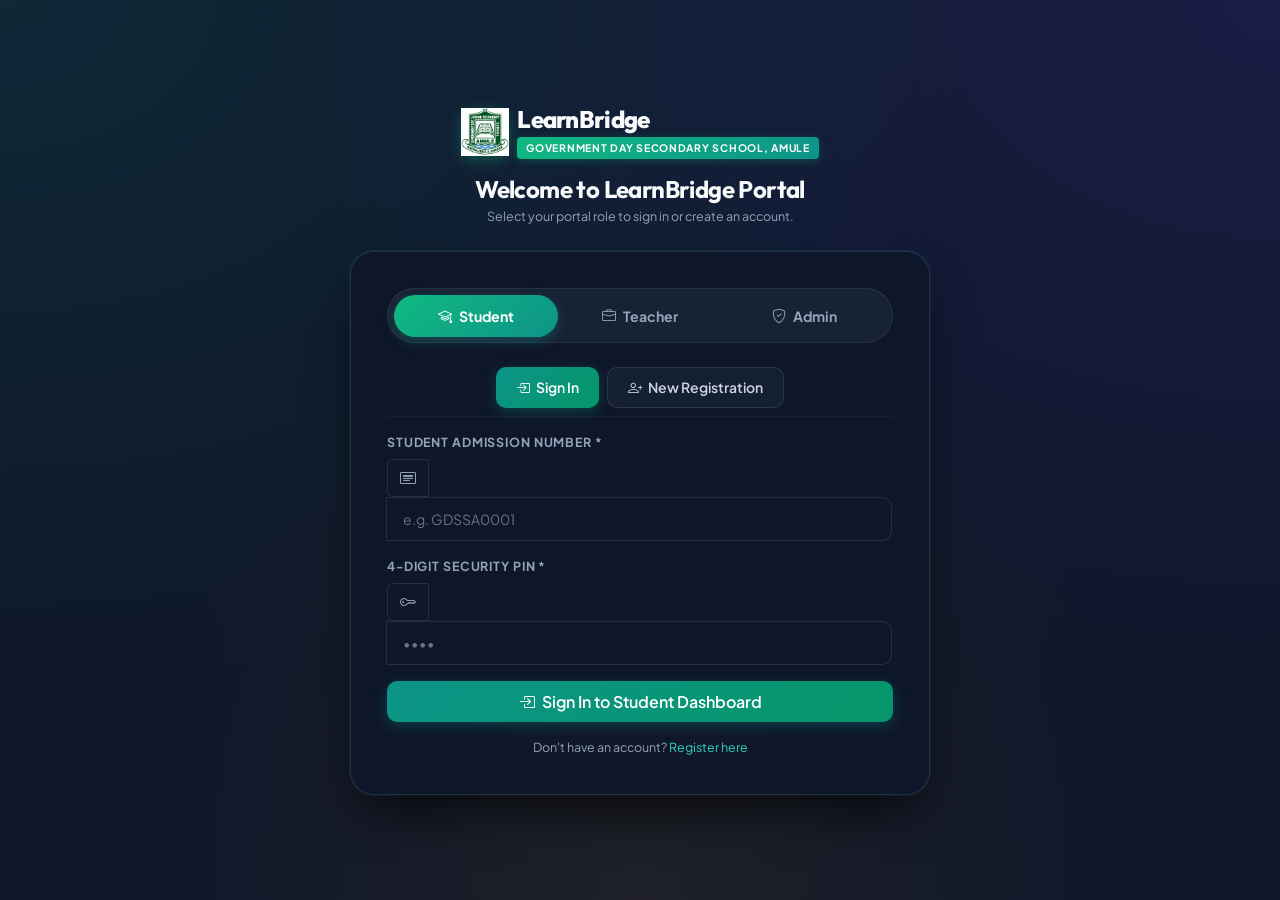
==== login.html @ 2650bf09 "Initial commit: Free Learning Hub (LearnBridge)" ====
<!DOCTYPE html>
<html lang="en">
<head>
  <meta charset="UTF-8">
  <meta name="viewport" content="width=device-width, initial-scale=1.0">
  <title>Portal Sign In &amp; Registration — LearnBridge | Government Day Secondary School, Amule</title>
  <link rel="icon" type="image/jpeg" href="img/logo.jpeg">
  <meta name="description" content="Sign In or Register for Government Day Secondary School, Amule Digital Learning Portal.">

  <!-- Bootstrap 5 -->
  <link href="https://cdn.jsdelivr.net/npm/bootstrap@5.3.2/dist/css/bootstrap.min.css" rel="stylesheet">
  <!-- Bootstrap Icons 1.11 -->
  <link href="https://cdn.jsdelivr.net/npm/bootstrap-icons@1.11.3/font/bootstrap-icons.min.css" rel="stylesheet">
  <!-- LearnBridge Design System -->
  <link rel="stylesheet" href="css/styles.css">
</head>
<body class="auth-page-body">

  <div class="auth-container" style="max-width:580px;">

    <!-- Brand Header -->
    <div class="text-center mb-4">
      <div class="d-inline-flex align-items-center gap-2 mb-2">
        <div class="brand-logo-icon" style="width:48px;height:48px;">
          <img src="img/logo.jpeg" alt="School Logo" style="width:52px;height:48px;">
        </div>
        <div class="text-start">
          <span class="brand-name fs-4">LearnBridge</span>
          <span class="brand-sub">Government Day Secondary School, Amule</span>
        </div>
      </div>
      <h4 class="fw-bold mt-2 mb-1">Welcome to LearnBridge Portal</h4>
      <p class="text-xs" style="color:var(--text-muted);">
        Select your portal role to sign in or create an account.
      </p>
    </div>

    <!-- Main Auth Card -->
    <div class="auth-card-main">

      <!-- Top Primary Role Selector -->
      <div class="auth-nav-toggle mb-4">
        <button type="button" class="auth-toggle-btn active" id="role-btn-student" onclick="selectAuthRole('student')">
          <i class="bi bi-mortarboard me-1"></i> Student
        </button>
        <button type="button" class="auth-toggle-btn" id="role-btn-staff" onclick="selectAuthRole('staff')">
          <i class="bi bi-briefcase me-1"></i> Teacher
        </button>
        <button type="button" class="auth-toggle-btn" id="role-btn-admin" onclick="selectAuthRole('admin')">
          <i class="bi bi-shield-check me-1"></i> Admin
        </button>
      </div>

      <!-- ================================================================
           SECTION 1: STUDENT AUTH (Sign In / Registration)
           ================================================================ -->
      <div id="role-section-student">

        <!-- Student Sub-Tabs -->
        <div class="d-flex justify-content-center gap-2 mb-3 pb-2 border-bottom border-secondary border-opacity-10">
          <button type="button" class="btn btn-sm btn-hub-primary" id="subtab-std-login" onclick="switchStudentSubTab('login')">
            <i class="bi bi-box-arrow-in-right me-1"></i> Sign In
          </button>
          <button type="button" class="btn btn-sm btn-hub-outline" id="subtab-std-register" onclick="switchStudentSubTab('register')">
            <i class="bi bi-person-plus me-1"></i> New Registration
          </button>
        </div>

        <!-- Student Login Form -->
        <div id="student-login-box">
          <div class="mb-3">
            <label class="form-label-hub">Student Admission Number *</label>
            <div class="input-group">
              <span class="input-group-text" style="background:var(--bg-input);border-color:var(--border-default);color:var(--text-muted);">
                <i class="bi bi-card-heading"></i>
              </span>
              <input type="text" id="std-login-adm" class="form-control-hub" placeholder="e.g. GDSSA0001" required>
            </div>
          </div>

          <div class="mb-3">
            <label class="form-label-hub">4-Digit Security PIN *</label>
            <div class="input-group">
              <span class="input-group-text" style="background:var(--bg-input);border-color:var(--border-default);color:var(--text-muted);">
                <i class="bi bi-key"></i>
              </span>
              <input type="password" id="std-login-pin" class="form-control-hub" placeholder="••••" maxlength="4" required>
            </div>
          </div>

          <button type="button" class="btn-hub-primary w-100 py-2 fs-6 mb-3" onclick="handleStudentLoginSubmit()">
            <i class="bi bi-box-arrow-in-right me-1"></i> Sign In to Student Dashboard
          </button>

          <p class="text-center text-xs" style="color:var(--text-muted);">
            Don't have an account?
            <a href="#" class="text-teal text-decoration-none" onclick="switchStudentSubTab('register'); return false;">Register here</a>
          </p>
        </div>

        <!-- Student Registration Form -->
        <div id="student-register-box" class="d-none">
          <form id="form-std-register" onsubmit="handleStudentRegisterSubmit(event)">
            <div class="row g-3">
              <div class="col-12">
                <label class="form-label-hub">Full Name *</label>
                <input type="text" id="reg-std-name" class="form-control-hub" placeholder="e.g. Kehinde Adeyemi" required>
              </div>

              <div class="col-md-6">
                <label class="form-label-hub">Educational Level *</label>
                <select id="reg-std-level" class="form-select-hub" onchange="updateRegClasses(this.value)" required>
                  <option value="jss" selected>Junior Secondary (JSS 1–3)</option>
                  <option value="sss">Senior Secondary (SS 1–3)</option>
                </select>
              </div>

              <div class="col-md-6">
                <label class="form-label-hub">Class *</label>
                <select id="reg-std-class" class="form-select-hub" required></select>
              </div>

              <div class="col-12">
                <div class="p-2 rounded text-xs" style="background:rgba(13,148,136,0.08);border:1px solid rgba(13,148,136,0.3);color:var(--text-muted);">
                  <i class="bi bi-info-circle me-1 text-teal"></i>
                  Your admission number will be generated automatically after registration
                  (<span class="font-monospace text-teal">GDSSA0001</span>, <span class="font-monospace text-teal">GDSSA0002</span>, <span class="font-monospace text-teal">GDSSA0003</span>&hellip;).
                  Use it to sign in afterwards.
                </div>
              </div>

              <div class="col-md-6">
                <label class="form-label-hub">Create 4-Digit PIN *</label>
                <input type="password" id="reg-std-pin" class="form-control-hub" placeholder="Create a PIN" maxlength="4" required>
              </div>

              <div class="col-md-6">
                <label class="form-label-hub">Confirm PIN *</label>
                <input type="password" id="reg-std-cpin" class="form-control-hub" placeholder="Repeat your PIN" maxlength="4" required>
              </div>

              <div class="col-12 mt-3">
                <button type="submit" class="btn-hub-primary w-100 py-2 fs-6">
                  <i class="bi bi-person-check me-1"></i> Complete Registration
                </button>
              </div>

              <div class="col-12">
                <p class="text-center text-xs mb-0" style="color:var(--text-muted);">
                  Already registered?
                  <a href="#" class="text-teal text-decoration-none" onclick="switchStudentSubTab('login'); return false;">Sign in here</a>
                </p>
              </div>
            </div>
          </form>
        </div>

      </div>

      <!-- ================================================================
           SECTION 2: STAFF / TEACHER AUTH (Sign In / Registration)
           ================================================================ -->
      <div id="role-section-staff" class="d-none">

        <!-- Staff Sub-Tabs -->
        <div class="d-flex justify-content-center gap-2 mb-3 pb-2 border-bottom border-secondary border-opacity-10">
          <button type="button" class="btn btn-sm btn-hub-primary" id="subtab-staff-login" onclick="switchStaffSubTab('login')">
            <i class="bi bi-box-arrow-in-right me-1"></i> Teacher Sign In
          </button>
          <button type="button" class="btn btn-sm btn-hub-outline" id="subtab-staff-register" onclick="switchStaffSubTab('register')">
            <i class="bi bi-person-plus me-1"></i> Register Account
          </button>
        </div>

        <!-- Staff Login Form -->
        <div id="staff-login-box">
          <div class="mb-1 pb-2">
            <p class="text-xs mb-0" style="color:var(--text-muted);">
              Sign in with your Teacher ID or official email to access your dashboard.
            </p>
          </div>

          <div class="mb-3">
            <label class="form-label-hub">Teacher ID or Email Address *</label>
            <div class="input-group">
              <span class="input-group-text" style="background:var(--bg-input);border-color:var(--border-default);color:var(--text-muted);">
                <i class="bi bi-person-badge"></i>
              </span>
              <input type="text" id="staff-login-id" class="form-control-hub" placeholder="e.g. STAFF/MTH/02 or kabir@amule.sch.ng" required>
            </div>
          </div>

          <div class="mb-3">
            <label class="form-label-hub">Password *</label>
            <div class="input-group">
              <span class="input-group-text" style="background:var(--bg-input);border-color:var(--border-default);color:var(--text-muted);">
                <i class="bi bi-key"></i>
              </span>
              <input type="password" id="staff-login-pin" class="form-control-hub" placeholder="Enter your password" required>
            </div>
          </div>

          <button type="button" class="btn-hub-primary w-100 py-2 fs-6 mb-3" onclick="handleStaffLoginSubmit()">
            <i class="bi bi-box-arrow-in-right me-1"></i> Sign In
          </button>

          <p class="text-center text-xs" style="color:var(--text-muted);">
            No account yet?
            <a href="#" class="text-teal text-decoration-none" onclick="switchStaffSubTab('register'); return false;">Register here</a>
          </p>
        </div>

        <!-- Staff Registration Form -->
        <div id="staff-register-box" class="d-none">
          <form id="form-staff-register" onsubmit="handleStaffRegisterSubmit(event)">
            <div class="row g-3">
              <div class="col-12">
                <label class="form-label-hub">Full Name *</label>
                <input type="text" id="reg-staff-name" class="form-control-hub" placeholder="e.g. Mr Zubair Kabir" required>
              </div>

              <div class="col-md-6">
                <label class="form-label-hub">Teacher / Staff ID *</label>
                <input type="text" id="reg-staff-id" class="form-control-hub" placeholder="e.g. STAFF/MTH/01" required>
              </div>

              <div class="col-md-6">
                <label class="form-label-hub">Subject *</label>
                <input type="text" id="reg-staff-subject" class="form-control-hub" placeholder="e.g. Biology" required>
              </div>

              <div class="col-md-6">
                <label class="form-label-hub">Department *</label>
                <select id="reg-staff-department" class="form-select-hub" required>
                  <option value="" selected>Select your department…</option>
                  <option value="Science">Science (Senior Secondary)</option>
                  <option value="Arts">Arts (Senior Secondary)</option>
                  <option value="Commercial">Commercial (Senior Secondary)</option>
                  <option value="Junior Secondary">Junior Secondary (JSS)</option>
                </select>
              </div>

              <div class="col-12">
                <label class="form-label-hub">Select Class(es) You Teach *</label>
                <p class="text-xs mb-2" style="color:var(--text-muted);">
                  Tick every class you teach you can select more than one. You will only see students,
                  results and materials for the classes you choose here.
                </p>
                <div id="reg-staff-classes-picker">
                  <!-- Class checkboxes injected by js/access.js -->
                </div>
              </div>

              <div class="col-md-6">
                <label class="form-label-hub">Select Class You Are Class Teacher For</label>
                <select id="reg-staff-class-teacher" class="form-select-hub">
                  <option value="" selected>Not a Class Teacher</option>
                </select>
                <div class="text-xs text-muted mt-1">
                  Optional. The Class Teacher monitors one designated class and can upload results for
                  its students even if the class is not among their teaching subjects. This is separate
                  from the classes you teach above.
                </div>
              </div>

              <div class="col-md-6">
                <label class="form-label-hub">Email Address *</label>
                <input type="email" id="reg-staff-email" class="form-control-hub" placeholder="okafor@amule.sch.ng" required>
              </div>

              <div class="col-md-6">
                <label class="form-label-hub">Phone Number *</label>
                <input type="tel" id="reg-staff-phone" class="form-control-hub" placeholder="e.g. 08012345678" required>
              </div>

              <div class="col-md-6">
                <label class="form-label-hub">Password *</label>
                <input type="password" id="reg-staff-pin" class="form-control-hub" placeholder="Create a password" required>
              </div>

              <div class="col-md-6">
                <label class="form-label-hub">Confirm Password *</label>
                <input type="password" id="reg-staff-cpin" class="form-control-hub" placeholder="Repeat your password" required>
              </div>

              <div class="col-12 mt-3">
                <button type="submit" class="btn-hub-primary w-100 py-2 fs-6">
                  <i class="bi bi-person-check me-1"></i> Create Account
                </button>
              </div>

              <div class="col-12">
                <p class="text-center text-xs mb-0" style="color:var(--text-muted);">
                  Already registered?
                  <a href="#" class="text-teal text-decoration-none" onclick="switchStaffSubTab('login'); return false;">Sign in here</a>
                </p>
              </div>
            </div>
          </form>
        </div>

      </div>

      <!-- ================================================================
           SECTION 3: SCHOOL ADMINISTRATOR & PRINCIPAL AUTH
           ================================================================ -->
      <div id="role-section-admin" class="d-none">

        <div class="mb-3">
          <div class="d-inline-flex align-items-center gap-1 px-2 py-1 rounded bg-primary bg-opacity-10 text-primary text-xs fw-bold mb-2">
            <i class="bi bi-shield-lock-fill"></i> Principal &amp; School Administration
          </div>
          <h5 class="fw-bold mb-1">Administrative Control Portal</h5>
          <p class="text-xs" style="color:var(--text-muted);">
            Master administrative management: upload broadsheet results, approve materials, manage curriculum, staff &amp; student directories.
          </p>
        </div>

        <!-- Admin accounts are created by the school administration, not by public registration.
             The very first administrator is set up through the one-time bootstrap below. -->

        <!-- Admin Login Form (shown once at least one administrator exists) -->
        <div id="admin-login-box" class="d-none">
          <div class="mb-3">
            <label class="form-label-hub">Admin ID or Official Email *</label>
            <div class="input-group">
              <span class="input-group-text" style="background:var(--bg-input);border-color:var(--border-default);color:var(--text-muted);">
                <i class="bi bi-shield-lock"></i>
              </span>
              <input type="text" id="admin-login-id" class="form-control-hub" placeholder="e.g. STAFF/ADM/01 or admin@amule.sch.ng" required>
            </div>
          </div>

          <div class="mb-3">
            <label class="form-label-hub">Admin Password *</label>
            <div class="input-group">
              <span class="input-group-text" style="background:var(--bg-input);border-color:var(--border-default);color:var(--text-muted);">
                <i class="bi bi-key"></i>
              </span>
              <input type="password" id="admin-login-pin" class="form-control-hub" placeholder="Enter your password" required>
            </div>
          </div>

          <button type="button" class="btn-hub-primary w-100 py-2 fs-6 mb-3" onclick="handleAdminLoginSubmit()">
            <i class="bi bi-shield-check me-1"></i> Sign In to Administrator Portal
          </button>

          <p class="text-center text-xs mb-0" style="color:var(--text-muted);">
            Additional administrator accounts are created by the school administration from the Admin Dashboard.
          </p>
        </div>

        <!-- One-Time Administrator Bootstrap (only visible before the first admin is created) -->
        <div id="admin-bootstrap-box" class="d-none">
          <div class="mb-3 p-3 rounded" style="background:rgba(13, 148, 136, 0.08);border:1px solid rgba(13, 148, 136, 0.3);">
            <div class="fw-bold text-sm text-white mb-1">
              <i class="bi bi-gear-fill text-teal me-1"></i> One-Time System Setup
            </div>
            <p class="text-xs mb-0" style="color:var(--text-muted);">
              No administrator account exists yet. This secure setup creates the first School Administrator for this deployment.
              After setup, administrator accounts are created only by existing administrators.
            </p>
          </div>
          <form id="form-admin-bootstrap" onsubmit="handleAdminBootstrapSubmit(event)">
            <div class="row g-3">
              <div class="col-12">
                <label class="form-label-hub">Full Name *</label>
                <input type="text" id="boot-admin-name" class="form-control-hub" placeholder="e.g. Dr. Ngozi Okonkwo" required>
              </div>

              <div class="col-md-6">
                <label class="form-label-hub">Admin ID *</label>
                <input type="text" id="boot-admin-id" class="form-control-hub" placeholder="e.g. STAFF/ADM/01" required>
              </div>

              <div class="col-md-6">
                <label class="form-label-hub">Official Email *</label>
                <input type="email" id="boot-admin-email" class="form-control-hub" placeholder="principal@amule.sch.ng" required>
              </div>

              <div class="col-md-6">
                <label class="form-label-hub">Password *</label>
                <input type="password" id="boot-admin-pin" class="form-control-hub" placeholder="Create a password" required>
              </div>

              <div class="col-md-6">
                <label class="form-label-hub">Confirm Password *</label>
                <input type="password" id="boot-admin-cpin" class="form-control-hub" placeholder="Repeat your password" required>
              </div>

              <div class="col-12 mt-3">
                <button type="submit" class="btn-hub-primary w-100 py-2 fs-6">
                  <i class="bi bi-shield-lock me-1"></i> Initialize School Administrator
                </button>
              </div>
            </div>
          </form>
        </div>

      </div>

    </div>

  </div>

  <!-- Toast notifications -->
  <div id="toast-container"></div>

  <!-- Scripts -->
  <script src="https://cdn.jsdelivr.net/npm/bootstrap@5.3.2/dist/js/bootstrap.bundle.min.js"></script>
  <script src="js/data.js"></script>
  <script src="js/access.js"></script>
  <script src="js/auth.js"></script>
  <script>
    // Secondary school ONLY: JSS class arms A–E + senior secondary sections.
    // Nursery/Primary levels are permanently excluded from the platform.
    const CLASS_MAP = {
      jss:     ['JSS 1A', 'JSS 1B', 'JSS 1C', 'JSS 1D', 'JSS 1E',
                'JSS 2A', 'JSS 2B', 'JSS 2C', 'JSS 2D', 'JSS 2E',
                'JSS 3A', 'JSS 3B', 'JSS 3C', 'JSS 3D', 'JSS 3E'],
      sss:     ['SS 1 Science', 'SS 1 Arts', 'SS 1 Commercial', 'SS 2 Science', 'SS 2 Arts', 'SS 2 Commercial', 'SS 3 Science', 'SS 3 Arts', 'SS 3 Commercial']
    };

    let appState = getAppData();

    document.addEventListener('DOMContentLoaded', () => {
      // If already logged in, redirect to respective dashboard
      const session = Auth.getSession();
      if (session) {
        if (session.role === 'student') { window.location.replace('student.html'); return; }
        if (session.role === 'staff')   { window.location.replace('staff.html');   return; }
        if (session.role === 'admin')   { window.location.replace('admin.html');   return; }
      }

      const urlParams = new URLSearchParams(window.location.search);
      const roleParam = urlParams.get('role');
      if (roleParam === 'admin')  selectAuthRole('admin');
      else if (roleParam === 'staff') selectAuthRole('staff');
      else selectAuthRole('student');

      updateRegClasses('jss');
      Access.renderClassPicker('reg-staff-classes-picker', []);
      updateStaffClassTeacherOptions();

      // Admin access: show the one-time setup form only when no administrator exists yet.
      const hasAdmin = (appState.staff || []).some(st => st.role === 'admin');
      const adminLoginBox = document.getElementById('admin-login-box');
      const adminBootstrapBox = document.getElementById('admin-bootstrap-box');
      if (hasAdmin) {
        adminLoginBox.classList.remove('d-none');
        adminBootstrapBox.classList.add('d-none');
      } else {
        adminLoginBox.classList.add('d-none');
        adminBootstrapBox.classList.remove('d-none');
      }
    });

    // ─── Role Tab Switching ──────────────────────────────────────────────────
    function selectAuthRole(role) {
      ['student','staff','admin'].forEach(r => {
        document.getElementById(`role-btn-${r}`).classList.toggle('active', r === role);
        document.getElementById(`role-section-${r}`).classList.toggle('d-none', r !== role);
      });
    }

    // ─── Student Sub-Tabs ────────────────────────────────────────────────────
    function switchStudentSubTab(tab) {
      const isLogin = tab === 'login';
      document.getElementById('subtab-std-login').className    = isLogin ? 'btn btn-sm btn-hub-primary' : 'btn btn-sm btn-hub-outline';
      document.getElementById('subtab-std-register').className = !isLogin ? 'btn btn-sm btn-hub-primary' : 'btn btn-sm btn-hub-outline';
      document.getElementById('student-login-box').classList.toggle('d-none', !isLogin);
      document.getElementById('student-register-box').classList.toggle('d-none', isLogin);
    }

    // ─── Staff Sub-Tabs ──────────────────────────────────────────────────────
    function switchStaffSubTab(tab) {
      const isLogin = tab === 'login';
      document.getElementById('subtab-staff-login').className    = isLogin ? 'btn btn-sm btn-hub-primary' : 'btn btn-sm btn-hub-outline';
      document.getElementById('subtab-staff-register').className = !isLogin ? 'btn btn-sm btn-hub-primary' : 'btn btn-sm btn-hub-outline';
      document.getElementById('staff-login-box').classList.toggle('d-none', !isLogin);
      document.getElementById('staff-register-box').classList.toggle('d-none', isLogin);
    }

    // ─── Utilities ───────────────────────────────────────────────────────────
    function updateRegClasses(level) {
      const sel = document.getElementById('reg-std-class');
      if (!sel) return;
      const classes = CLASS_MAP[level] || CLASS_MAP.jss;
      sel.innerHTML = classes.map(c => `<option value="${c}">${c}</option>`).join('');
    }

    /** Class Teacher dropdown — every class in the catalogue may be monitored. */
    function updateStaffClassTeacherOptions() {
      const sel = document.getElementById('reg-staff-class-teacher');
      if (!sel) return;
      const catalogue = (typeof Access !== 'undefined' && Access.CLASS_CATALOGUE) || [];
      sel.innerHTML = '<option value="" selected>Not a Class Teacher</option>' +
        catalogue.map(c => `<option value="${c.name}">${c.name}</option>`).join('');
    }

    /* Admission numbers are assigned automatically on successful registration —
       there is no student-facing input and nothing to pre-fill here. */


    // ─── Student Login ───────────────────────────────────────────────────────
    function handleStudentLoginSubmit() {
      const adm = document.getElementById('std-login-adm').value.trim();
      const pin = document.getElementById('std-login-pin').value.trim();

      if (!adm || !pin) {
        showToast('warning', 'Missing Fields', 'Please enter your Admission Number and PIN.');
        return;
      }

      appState = getAppData();
      const student = (appState.students || []).find(s =>
        s.admissionNo && s.admissionNo.toLowerCase() === adm.toLowerCase()
      );

      if (!student) {
        showToast('error', 'Login Failed', `No student account found for "${adm}". Please register first.`);
        return;
      }

      if (student.passcode !== pin) {
        showToast('warning', 'Incorrect PIN', 'The PIN you entered is incorrect. Please try again.');
        return;
      }

      showToast('success', 'Login Successful', `Welcome back, ${student.name}!`);
      setTimeout(() => Auth.loginStudent(student), 800);
    }

    // ─── Student Registration ────────────────────────────────────────────────
    function handleStudentRegisterSubmit(e) {
      e.preventDefault();

      const name   = document.getElementById('reg-std-name').value.trim();
      const level  = document.getElementById('reg-std-level').value;
      const cls    = document.getElementById('reg-std-class').value;
      const pin    = document.getElementById('reg-std-pin').value.trim();
      const cPin   = document.getElementById('reg-std-cpin').value.trim();

      if (!name) {
        showToast('warning', 'Missing Fields', 'Please fill in all required fields.');
        return;
      }

      if (pin.length < 4) {
        showToast('error', 'PIN Too Short', 'Your PIN must be exactly 4 digits.');
        return;
      }

      if (pin !== cPin) {
        showToast('error', 'PIN Mismatch', 'The PINs you entered do not match. Please try again.');
        return;
      }

      appState = getAppData();

      // Duplicate-name check (admission numbers are system-assigned, so no
      // duplicate-number check is needed — nextAdmissionNumber guarantees uniqueness).
      const dupName = (appState.students || []).find(s =>
        (s.name || '').trim().toLowerCase() === name.toLowerCase()
      );
      if (dupName) {
        showToast('error', 'Already Registered', `An account for "${name}" already exists (Admission No. ${dupName.admissionNo}). Please sign in.`);
        return;
      }

      // Sequential admission number — generated once at account creation from
      // the stored records, unique, and never reused after deletion.
      const adm = nextAdmissionNumber(appState);

      // Defense in depth: refuse to save if the number somehow already exists.
      const admTaken = (appState.students || []).some(s =>
        String(s.admissionNo || '').trim().toLowerCase() === adm.toLowerCase()
      );
      if (admTaken) {
        showToast('error', 'Registration Conflict', 'Please try again — your admission number is being re-assigned.');
        return;
      }

      const levelNames = {
        jss: 'Junior Secondary', sss: 'Senior Secondary'
      };

      const newStudent = {
        id: `std-${Date.now()}`,
        admissionNo: adm,
        name: name,
        level: level,
        levelName: levelNames[level] || 'Secondary',
        class: cls,
        passcode: pin,
        streakDays: 1,
        points: 100,
        completedResourcesCount: 0,
        quizzesTakenCount: 0,
        cbtExamsTakenCount: 0,
        cbtBestScore: 0
      };

      appState.students.unshift(newStudent);
      saveAppData(appState);

      showToast('success', 'Registration Successful!',
        `Welcome to LearnBridge, ${name}! Your Admission Number is ${adm}. Keep it safe — you will use it to sign in.`);
      setTimeout(() => Auth.loginStudent(newStudent), 900);
    }

    // ─── Staff Login ─────────────────────────────────────────────────────────
    function handleStaffLoginSubmit() {
      const input = document.getElementById('staff-login-id').value.trim();
      const pin   = document.getElementById('staff-login-pin').value.trim();

      if (!input || !pin) {
        showToast('warning', 'Missing Fields', 'Please enter your Teacher ID and password.');
        return;
      }

      appState = getAppData();
      const staffMember = (appState.staff || []).find(st =>
        (st.staffId && st.staffId.toLowerCase() === input.toLowerCase()) ||
        (st.email && st.email.toLowerCase() === input.toLowerCase())
      );

      if (!staffMember) {
        showToast('error', 'Account Not Found', `No teacher account found for "${input}". Please register first.`);
        return;
      }

      if (staffMember.passcode !== pin) {
        showToast('warning', 'Incorrect Password', 'The password you entered is incorrect. Please try again.');
        return;
      }

      showToast('success', 'Login Successful', `Welcome back, ${staffMember.name}!`);
      setTimeout(() => {
        if (staffMember.role === 'admin') Auth.loginAdmin(staffMember);
        else Auth.loginStaff(staffMember);
      }, 800);
    }

    // ─── Staff Registration ──────────────────────────────────────────────────
    function handleStaffRegisterSubmit(e) {
      e.preventDefault();

      const name    = document.getElementById('reg-staff-name').value.trim();
      const staffId = document.getElementById('reg-staff-id').value.trim();
      const subject = document.getElementById('reg-staff-subject').value.trim();
      const department = document.getElementById('reg-staff-department').value;
      const classes = Access.readClassPicker('reg-staff-classes-picker');
      const classTeacherClass = document.getElementById('reg-staff-class-teacher')?.value || '';
      const email   = document.getElementById('reg-staff-email').value.trim();
      const phone   = document.getElementById('reg-staff-phone').value.trim();
      const pin     = document.getElementById('reg-staff-pin').value.trim();
      const cPin    = document.getElementById('reg-staff-cpin').value.trim();

      if (!name || !staffId || !email || !pin || !subject || !department) {
        showToast('warning', 'Missing Fields', 'Please fill in all required fields.');
        return;
      }

      if (classes.length === 0) {
        showToast('warning', 'Select Class(es)', 'Please tick at least one class you teach.');
        return;
      }

      // A senior-secondary teacher may only be assigned classes from their own department.
      const mismatched = classes.filter(c => {
        const classDept = Access.departmentOf(c);
        return classDept && classDept !== 'Junior Secondary' && classDept !== department;
      });
      if (mismatched.length > 0) {
        showToast('error', 'Department Mismatch',
          `You selected ${mismatched.join(', ')} under the ${department} department. Please review your department or class selection.`);
        return;
      }

      if (pin.length < 4) {
        showToast('error', 'Password Too Short', 'Your password must be at least 4 characters.');
        return;
      }

      if (pin !== cPin) {
        showToast('error', 'Password Mismatch', 'The passwords you entered do not match. Please try again.');
        return;
      }

      appState = getAppData();

      // Check for duplicate staffId or email
      const existsById = (appState.staff || []).find(st =>
        st.staffId && st.staffId.toLowerCase() === staffId.toLowerCase()
      );
      if (existsById) {
        showToast('error', 'Already Registered', `A teacher account with Staff ID "${staffId}" already exists. Please sign in.`);
        return;
      }

      const existsByEmail = (appState.staff || []).find(st =>
        st.email && st.email.toLowerCase() === email.toLowerCase()
      );
      if (existsByEmail) {
        showToast('error', 'Email Already Used', `An account with email "${email}" already exists. Please sign in.`);
        return;
      }

      const newStaff = {
        id: `stf-${Date.now()}`,
        staffId: staffId,
        name: name,
        subject: subject,
        subjects: [subject],
        department: department,
        classes: classes,
        classTeacherOf: classTeacherClass,
        email: email,
        phone: phone,
        passcode: pin,
        role: 'teacher',
        roleTitle: `${subject} Teacher`,
        classesCount: classes.length,
        studentsCount: 0,
        resourcesUploaded: 0
      };

      if (!appState.staff) appState.staff = [];
      appState.staff.unshift(newStaff);
      saveAppData(appState);

      showToast('success', 'Account Created!', `Welcome, ${name}! Redirecting to your dashboard...`);
      setTimeout(() => Auth.loginStaff(newStaff), 900);
    }

    // ─── One-Time Administrator Bootstrap ────────────────────────────────────
    // Not public registration: this runs only when zero administrator accounts exist,
    // so the deployment can be handed over to the school administration.
    function handleAdminBootstrapSubmit(e) {
      e.preventDefault();

      const name    = document.getElementById('boot-admin-name').value.trim();
      const adminId = document.getElementById('boot-admin-id').value.trim();
      const email   = document.getElementById('boot-admin-email').value.trim();
      const pin     = document.getElementById('boot-admin-pin').value.trim();
      const cPin    = document.getElementById('boot-admin-cpin').value.trim();

      if (!name || !adminId || !email || !pin) {
        showToast('warning', 'Missing Fields', 'Please fill in all required fields.');
        return;
      }

      if (pin.length < 4) {
        showToast('error', 'Password Too Short', 'Your password must be at least 4 characters.');
        return;
      }

      if (pin !== cPin) {
        showToast('error', 'Password Mismatch', 'The passwords you entered do not match. Please try again.');
        return;
      }

      appState = getAppData();

      // Safety: the bootstrap form must never create a second admin once one exists.
      if ((appState.staff || []).some(st => st.role === 'admin')) {
        showToast('error', 'Setup Already Complete', 'An administrator account already exists. Please use Admin Sign In instead.');
        return;
      }

      const existsById = (appState.staff || []).find(st =>
        st.staffId && st.staffId.toLowerCase() === adminId.toLowerCase()
      );
      if (existsById) {
        showToast('error', 'Already Registered', `An account with ID "${adminId}" already exists. Please choose another.`);
        return;
      }

      const existsByEmail = (appState.staff || []).find(st =>
        st.email && st.email.toLowerCase() === email.toLowerCase()
      );
      if (existsByEmail) {
        showToast('error', 'Email Already Used', `An account with email "${email}" already exists. Please choose another.`);
        return;
      }

      const newAdmin = {
        id: `stf-${Date.now()}`,
        staffId: adminId,
        name: name,
        email: email,
        passcode: pin,
        role: 'admin',
        roleTitle: 'School Administrator & Principal',
        subjects: ['Administration'],
        classes: ['All Classes']
      };

      if (!appState.staff) appState.staff = [];
      appState.staff.unshift(newAdmin);
      saveAppData(appState);

      showToast('success', 'System Initialized!', `Welcome, ${name}! Redirecting to your admin dashboard...`);
      setTimeout(() => Auth.loginAdmin(newAdmin), 900);
    }

    // ─── Admin Login ─────────────────────────────────────────────────────────
    function handleAdminLoginSubmit() {
      const input = document.getElementById('admin-login-id').value.trim();
      const pin   = document.getElementById('admin-login-pin').value.trim();

      if (!input || !pin) {
        showToast('warning', 'Missing Fields', 'Please enter your Admin ID and password.');
        return;
      }

      appState = getAppData();
      const adminMember = (appState.staff || []).find(st =>
        ((st.staffId && st.staffId.toLowerCase() === input.toLowerCase()) ||
         (st.email && st.email.toLowerCase() === input.toLowerCase())) &&
        st.role === 'admin'
      );

      if (!adminMember) {
        showToast('error', 'Admin Not Found', `No administrator account found for "${input}".`);
        return;
      }

      if (adminMember.passcode !== pin) {
        showToast('warning', 'Incorrect Password', 'The password you entered is incorrect. Please try again.');
        return;
      }

      showToast('success', 'Admin Login Successful', `Welcome, ${adminMember.name}!`);
      setTimeout(() => Auth.loginAdmin(adminMember), 800);
    }

    // ─── Toast Utility ───────────────────────────────────────────────────────
    function showToast(type = 'info', title = '', message = '', durationMs = 3500) {
      const container = document.getElementById('toast-container');
      if (!container) return;

      const iconMap = {
        success: 'bi-check-circle-fill',
        info:    'bi-info-circle-fill',
        warning: 'bi-exclamation-triangle-fill',
        error:   'bi-x-circle-fill',
      };

      const el = document.createElement('div');
      el.className = `hub-toast toast-${type}`;
      el.innerHTML = `
        <i class="bi ${iconMap[type] || iconMap.info} toast-icon"></i>
        <div class="toast-msg">
          ${title ? `<strong>${title}</strong><br>` : ''}
          ${message}
        </div>
      `;

      container.appendChild(el);
      setTimeout(() => {
        el.style.animation = 'toastOut 0.3s ease forwards';
        setTimeout(() => el.remove(), 320);
      }, durationMs);
    }
  </script>
</body>
</html>
---- css/styles.css ----
/* ================================================
   LearnBridge - Complete CSS Design System
   Dark EdTech Theme | Nigerian Curriculum Platform
   ================================================ */

@import url('https://fonts.googleapis.com/css2?family=Plus+Jakarta+Sans:ital,wght@0,300;0,400;0,500;0,600;0,700;0,800;1,400&family=Outfit:wght@400;500;600;700;800&display=swap');

/* ----------------------------------------
   1. DESIGN TOKENS / CSS CUSTOM PROPERTIES
   ---------------------------------------- */
:root {
  --font-primary: 'Plus Jakarta Sans', -apple-system, BlinkMacSystemFont, sans-serif;
  --font-heading: 'Outfit', sans-serif;
  --transition-fast: all 0.18s ease;
  --radius-2xl: 24px;
  --teal: #0d9488;

  /* Core Palette */
  --clr-teal-500: #0d9488;
  --clr-teal-600: #0f766e;
  --clr-teal-400: #2dd4bf;
  --clr-emerald-500: #059669;
  --clr-indigo-500: #4f46e5;
  --clr-indigo-400: #818cf8;
  --clr-purple-500: #7c3aed;
  --clr-purple-400: #c084fc;
  --clr-amber-500: #f59e0b;
  --clr-amber-400: #fbbf24;
  --clr-amber-300: #fde68a;
  --clr-orange-500: #f97316;

  /* Neutral Dark Surfaces */
  --bg-body: #0f172a;
  --bg-card: rgba(30, 41, 59, 0.72);
  --bg-card-hover: rgba(51, 65, 85, 0.82);
  --bg-card-solid: #1e293b;
  --bg-surface: rgba(15, 23, 42, 0.85);
  --bg-input: rgba(15, 23, 42, 0.8);

  /* Borders */
  --border-subtle: rgba(255, 255, 255, 0.07);
  --border-default: rgba(255, 255, 255, 0.1);
  --border-medium: rgba(255, 255, 255, 0.15);
  --border-teal: rgba(13, 148, 136, 0.4);
  --border-indigo: rgba(79, 70, 229, 0.4);
  --border-amber: rgba(245, 158, 11, 0.4);
  --border-purple: rgba(124, 58, 237, 0.4);
  --border-slate: #334155;

  /* Text */
  --text-primary: #f8fafc;
  --text-secondary: #cbd5e1;
  --text-muted: #94a3b8;
  --text-subtle: #64748b;

  /* Glassmorphism */
  --glass-bg: rgba(15, 23, 42, 0.88);
  --glass-shadow: 0 25px 50px rgba(0, 0, 0, 0.4);

  /* Radii */
  --radius-xl: 20px;
  --radius-lg: 16px;
  --radius-md: 10px;
  --radius-sm: 6px;
  --radius-pill: 100px;
}

/* ----------------------------------------
   2. GLOBAL RESET & BASE STYLES
   ---------------------------------------- */
*, *::before, *::after { box-sizing: border-box; }

html { scroll-behavior: smooth; }

/* Prevent any accidental horizontal scrolling across all viewports */
html, body { overflow-x: hidden; }

body {
  font-family: var(--font-primary);
  background-color: var(--bg-body);
  background-image:
    radial-gradient(ellipse at 0% 0%, rgba(13, 148, 136, 0.14) 0px, transparent 55%),
    radial-gradient(ellipse at 100% 0%, rgba(79, 70, 229, 0.14) 0px, transparent 55%),
    radial-gradient(ellipse at 50% 100%, rgba(245, 158, 11, 0.07) 0px, transparent 55%);
  background-attachment: fixed;
  color: var(--text-primary);
  min-height: 100vh;
  margin: 0;
  font-size: 0.9375rem;
  line-height: 1.6;
  padding-bottom: 4rem;
}

h1, h2, h3, h4, h5, h6 {
  font-family: var(--font-heading);
  font-weight: 700;
  letter-spacing: -0.025em;
  color: var(--text-primary);
}

p { margin-bottom: 0; }

a { text-decoration: none; }

/* ----------------------------------------
   3. NAVIGATION BAR
   ---------------------------------------- */
.navbar-hub {
  background: var(--glass-bg);
  backdrop-filter: blur(20px);
  -webkit-backdrop-filter: blur(20px);
  border-bottom: 1px solid var(--border-default);
  position: sticky;
  top: 0;
  z-index: 1040;
  padding: 0.6rem 0;
}

.brand-logo-icon {
  width: 40px;
  height: 40px;
  background: linear-gradient(135deg, #10b981 0%, #0d9488 100%);
  border-radius: var(--radius-md);
  display: flex;
  align-items: center;
  justify-content: center;
  box-shadow: 0 4px 14px rgba(16, 185, 129, 0.35);
  flex-shrink: 0;
}

.brand-name {
  font-family: var(--font-heading);
  font-weight: 800;
  font-size: 1.05rem;
  letter-spacing: -0.03em;
  color: var(--text-primary);
  display: block;
  line-height: 1.2;
}

.brand-sub {
  display: inline-block;
  background: linear-gradient(135deg, #10b981 0%, #0d9488 100%);
  color: #fff;
  font-weight: 700;
  padding: 0.15rem 0.55rem;
  border-radius: 4px;
  font-size: 0.65rem;
  text-transform: uppercase;
  letter-spacing: 0.07em;
  box-shadow: 0 2px 8px rgba(16, 185, 129, 0.3);
}

/* Search bar */
.search-wrapper {
  position: relative;
  max-width: 400px;
  width: 100%;
}

.search-wrapper .search-icon {
  position: absolute;
  left: 0.85rem;
  top: 50%;
  transform: translateY(-50%);
  color: var(--text-subtle);
  font-size: 0.9rem;
  pointer-events: none;
}

.search-input {
  background: rgba(30, 41, 59, 0.8);
  border: 1px solid var(--border-default);
  color: var(--text-primary);
  border-radius: var(--radius-md);
  padding: 0.55rem 1rem 0.55rem 2.4rem;
  width: 100%;
  font-family: var(--font-primary);
  font-size: 0.875rem;
  transition: border-color 0.2s, box-shadow 0.2s;
}

.search-input:focus {
  outline: none;
  border-color: var(--clr-teal-500);
  box-shadow: 0 0 0 3px rgba(13, 148, 136, 0.2);
  background: rgba(15, 23, 42, 0.95);
  color: var(--text-primary);
}

.search-input::placeholder { color: var(--text-subtle); }

/* Gamification pill */
.gamify-pill {
  display: inline-flex;
  align-items: center;
  gap: 0.6rem;
  background: rgba(30, 41, 59, 0.85);
  border: 1px solid var(--border-amber);
  border-radius: var(--radius-pill);
  padding: 0.35rem 0.9rem;
  font-size: 0.85rem;
  font-weight: 700;
  white-space: nowrap;
}

.streak-counter { color: var(--clr-orange-500); display: flex; align-items: center; gap: 0.25rem; }
.points-counter  { color: var(--clr-amber-400);  display: flex; align-items: center; gap: 0.25rem; }
.pill-divider    { color: var(--text-subtle); font-size: 0.75rem; }

/* Data saver button */
.data-saver-btn {
  display: inline-flex;
  align-items: center;
  gap: 0.4rem;
  background: rgba(30, 41, 59, 0.7);
  border: 1px solid var(--border-subtle);
  color: var(--text-muted);
  border-radius: var(--radius-pill);
  padding: 0.35rem 0.85rem;
  font-size: 0.8rem;
  font-weight: 600;
  cursor: pointer;
  transition: all 0.2s ease;
  font-family: var(--font-primary);
}

.data-saver-btn:hover {
  border-color: var(--clr-teal-500);
  color: var(--clr-teal-400);
}

.data-saver-btn.active {
  background: rgba(13, 148, 136, 0.15);
  border-color: var(--clr-teal-500);
  color: var(--clr-teal-400);
  box-shadow: 0 0 12px rgba(45, 212, 191, 0.15);
}

/* Role Switcher */
.role-switcher {
  background: rgba(30, 41, 59, 0.9);
  border: 1px solid var(--border-default);
  color: var(--text-primary);
  border-radius: var(--radius-md);
  padding: 0.45rem 1rem;
  font-weight: 600;
  font-size: 0.85rem;
  cursor: pointer;
  font-family: var(--font-primary);
  transition: all 0.2s ease;
  -webkit-appearance: none;
  appearance: none;
  background-image: url("data:image/svg+xml,%3Csvg xmlns='http://www.w3.org/2000/svg' width='12' height='12' fill='%2394a3b8' viewBox='0 0 16 16'%3E%3Cpath d='M7.247 11.14L2.451 5.658C1.885 5.013 2.345 4 3.204 4h9.592a1 1 0 0 1 .753 1.659l-4.796 5.48a1 1 0 0 1-1.506 0z'/%3E%3C/svg%3E");
  background-repeat: no-repeat;
  background-position: right 0.75rem center;
  padding-right: 2.2rem;
}

.role-switcher:focus {
  outline: none;
  border-color: var(--clr-teal-500);
  box-shadow: 0 0 0 3px rgba(13, 148, 136, 0.2);
}

.role-label {
  font-size: 0.7rem;
  font-weight: 700;
  text-transform: uppercase;
  letter-spacing: 0.08em;
  color: var(--text-subtle);
}

/* ----------------------------------------
   4. CARD SYSTEM
   ---------------------------------------- */
.hub-card {
  background: var(--bg-card);
  backdrop-filter: blur(12px);
  -webkit-backdrop-filter: blur(12px);
  border: 1px solid var(--border-subtle);
  border-radius: var(--radius-xl);
  padding: 1.5rem;
  transition: transform 0.25s ease, box-shadow 0.25s ease, border-color 0.25s ease;
  position: relative;
  overflow: hidden;
}

.hub-card:hover {
  transform: translateY(-3px);
  box-shadow: 0 20px 40px rgba(0, 0, 0, 0.3);
  border-color: var(--border-medium);
  background: var(--bg-card-hover);
}

.hub-card-compact { padding: 1rem; }

/* Gradient hero banners */
.card-hero-teal {
  background: linear-gradient(135deg, rgba(13, 148, 136, 0.22) 0%, rgba(15, 23, 42, 0.95) 100%);
  border-color: var(--border-teal);
}
.card-hero-indigo {
  background: linear-gradient(135deg, rgba(79, 70, 229, 0.22) 0%, rgba(15, 23, 42, 0.95) 100%);
  border-color: var(--border-indigo);
}
.card-hero-emerald {
  background: linear-gradient(135deg, rgba(5, 150, 105, 0.22) 0%, rgba(15, 23, 42, 0.95) 100%);
  border-color: rgba(5, 150, 105, 0.4);
}
.card-hero-purple {
  background: linear-gradient(135deg, rgba(124, 58, 237, 0.22) 0%, rgba(15, 23, 42, 0.95) 100%);
  border-color: var(--border-purple);
}
.card-hero-amber {
  background: rgba(245, 158, 11, 0.07);
  border-color: var(--border-amber);
}

/* Exam prep left accent */
.exam-prep-card {
  background: linear-gradient(135deg, rgba(30, 41, 59, 0.85) 0%, rgba(15, 23, 42, 0.95) 100%);
  border-color: var(--border-indigo);
}
.exam-prep-card::before {
  content: '';
  position: absolute;
  top: 0; left: 0;
  width: 4px; height: 100%;
  background: linear-gradient(180deg, #6366f1 0%, #a855f7 100%);
  border-top-left-radius: var(--radius-xl);
  border-bottom-left-radius: var(--radius-xl);
}

/* Continue-learning card */
.continue-card {
  background: rgba(30, 41, 59, 0.6);
  border: 1px solid var(--border-subtle);
  border-radius: var(--radius-lg);
  padding: 1.1rem;
  transition: all 0.25s ease;
  height: 100%;
  display: flex;
  flex-direction: column;
  justify-content: space-between;
}
.continue-card:hover {
  transform: translateY(-2px);
  border-color: var(--border-teal);
  box-shadow: 0 8px 24px rgba(0,0,0,0.25);
}

/* ----------------------------------------
   5. SECTION HEADERS
   ---------------------------------------- */
.section-header {
  display: flex;
  align-items: center;
  justify-content: space-between;
  flex-wrap: wrap;
  gap: 0.75rem;
  margin-bottom: 1.25rem;
}

.section-title {
  font-family: var(--font-heading);
  font-size: 1.25rem;
  font-weight: 700;
  display: flex;
  align-items: center;
  gap: 0.5rem;
  margin: 0;
  color: var(--text-primary);
}

.section-title .icon-teal    { color: var(--clr-teal-500); }
.section-title .icon-amber   { color: var(--clr-amber-500); }
.section-title .icon-indigo  { color: var(--clr-indigo-400); }
.section-title .icon-purple  { color: var(--clr-purple-400); }

/* ----------------------------------------
   6. BUTTONS
   ---------------------------------------- */
.btn-hub-primary {
  background: linear-gradient(135deg, #0d9488 0%, #059669 100%);
  color: #fff;
  border: none;
  font-weight: 600;
  font-family: var(--font-primary);
  border-radius: var(--radius-md);
  padding: 0.55rem 1.25rem;
  font-size: 0.875rem;
  transition: all 0.2s ease;
  box-shadow: 0 4px 14px rgba(13, 148, 136, 0.3);
  cursor: pointer;
}

.btn-hub-primary:hover {
  background: linear-gradient(135deg, #0f766e 0%, #047857 100%);
  color: #fff;
  box-shadow: 0 6px 20px rgba(13, 148, 136, 0.4);
  transform: translateY(-1px);
}

.btn-hub-primary:active { transform: translateY(0); }

.btn-hub-outline {
  background: rgba(30, 41, 59, 0.5);
  border: 1px solid var(--border-default);
  color: var(--text-secondary);
  font-weight: 600;
  font-family: var(--font-primary);
  border-radius: var(--radius-md);
  padding: 0.55rem 1.25rem;
  font-size: 0.875rem;
  transition: all 0.2s ease;
  cursor: pointer;
}

.btn-hub-outline:hover {
  background: rgba(51, 65, 85, 0.8);
  color: #fff;
  border-color: var(--clr-teal-500);
}

.btn-hub-danger {
  background: rgba(239, 68, 68, 0.15);
  border: 1px solid rgba(239, 68, 68, 0.4);
  color: #f87171;
  font-weight: 600;
  font-family: var(--font-primary);
  border-radius: var(--radius-md);
  padding: 0.55rem 1.25rem;
  font-size: 0.875rem;
  cursor: pointer;
  transition: all 0.2s ease;
}

.btn-hub-danger:hover {
  background: rgba(239, 68, 68, 0.25);
  color: #fca5a5;
}

/* ----------------------------------------
   7. BADGES & PILLS
   ---------------------------------------- */
.badge-level {
  background: rgba(79, 70, 229, 0.18);
  color: var(--clr-indigo-400);
  border: 1px solid var(--border-indigo);
  font-size: 0.7rem;
  padding: 0.22rem 0.55rem;
  border-radius: var(--radius-pill);
  font-weight: 700;
  letter-spacing: 0.02em;
}

.badge-subject {
  background: rgba(13, 148, 136, 0.18);
  color: var(--clr-teal-400);
  border: 1px solid var(--border-teal);
  font-size: 0.7rem;
  padding: 0.22rem 0.55rem;
  border-radius: var(--radius-pill);
  font-weight: 700;
}

.badge-type {
  background: rgba(124, 58, 237, 0.18);
  color: var(--clr-purple-400);
  border: 1px solid var(--border-purple);
  font-size: 0.7rem;
  padding: 0.22rem 0.55rem;
  border-radius: var(--radius-pill);
  font-weight: 700;
}

.badge-dark {
  background: rgba(30, 41, 59, 0.9);
  color: var(--text-muted);
  border: 1px solid var(--border-slate);
  font-size: 0.7rem;
  padding: 0.22rem 0.55rem;
  border-radius: var(--radius-pill);
  font-weight: 600;
}

.badge-difficulty {
  font-size: 0.67rem;
  font-weight: 800;
  text-transform: uppercase;
  letter-spacing: 0.06em;
  padding: 0.2rem 0.5rem;
  border-radius: 4px;
}

.difficulty-beginner     { background: rgba(34, 197, 94, 0.18);  color: #4ade80; }
.difficulty-intermediate { background: rgba(234, 179, 8, 0.18);  color: #fde047; }
.difficulty-advanced     { background: rgba(239, 68, 68, 0.18);  color: #f87171; }

/* Status badges */
.status-badge {
  display: inline-block;
  font-size: 0.7rem;
  font-weight: 700;
  text-transform: uppercase;
  letter-spacing: 0.05em;
  padding: 0.22rem 0.6rem;
  border-radius: var(--radius-pill);
}

.status-pending  { background: rgba(245, 158, 11, 0.18); color: #fbbf24; border: 1px solid var(--border-amber); }
.status-published{ background: rgba(16, 185, 129, 0.18); color: #34d399; border: 1px solid rgba(16, 185, 129, 0.4); }
.status-approved { background: rgba(16, 185, 129, 0.18); color: #34d399; border: 1px solid rgba(16, 185, 129, 0.4); }
.status-rejected { background: rgba(239, 68, 68, 0.18);  color: #f87171; border: 1px solid rgba(239, 68, 68, 0.4); }

/* Role portal pill badges */
.portal-badge {
  display: inline-block;
  font-size: 0.7rem;
  font-weight: 700;
  text-transform: uppercase;
  letter-spacing: 0.07em;
  padding: 0.25rem 0.7rem;
  border-radius: var(--radius-pill);
}

.portal-student  { background: rgba(13, 148, 136, 0.18); color: var(--clr-teal-400);  border: 1px solid var(--border-teal); }
.portal-teacher  { background: rgba(79, 70, 229, 0.18);  color: var(--clr-indigo-400); border: 1px solid var(--border-indigo); }
.portal-admin    { background: rgba(5, 150, 105, 0.18);  color: #34d399;               border: 1px solid rgba(5, 150, 105, 0.4); }
.portal-parent   { background: rgba(124, 58, 237, 0.18); color: var(--clr-purple-400); border: 1px solid var(--border-purple); }

/* Inline coloured text helpers */
.text-teal   { color: var(--clr-teal-400) !important; }
.text-amber  { color: var(--clr-amber-400) !important; }
.text-indigo { color: var(--clr-indigo-400) !important; }
.text-purple { color: var(--clr-purple-400) !important; }
.text-orange { color: var(--clr-orange-500) !important; }
.text-xs     { font-size: 0.78rem; }
.text-sm     { font-size: 0.875rem; }
.fw-semibold { font-weight: 600; }

/* ----------------------------------------
   8. FORM CONTROLS
   ---------------------------------------- */
.form-control-hub,
.form-select-hub {
  background: var(--bg-input);
  border: 1px solid var(--border-default);
  color: var(--text-primary);
  border-radius: var(--radius-md);
  padding: 0.6rem 1rem;
  font-family: var(--font-primary);
  font-size: 0.875rem;
  width: 100%;
  transition: border-color 0.2s, box-shadow 0.2s;
}

.form-control-hub:focus,
.form-select-hub:focus {
  background: rgba(15, 23, 42, 0.95);
  border-color: var(--clr-teal-500);
  color: var(--text-primary);
  box-shadow: 0 0 0 3px rgba(13, 148, 136, 0.22);
  outline: none;
}

.form-control-hub::placeholder  { color: var(--text-subtle); }
.form-select-hub option          { background: #1e293b; color: var(--text-primary); }

.form-label-hub {
  display: block;
  font-size: 0.78rem;
  font-weight: 700;
  text-transform: uppercase;
  letter-spacing: 0.07em;
  color: var(--text-muted);
  margin-bottom: 0.4rem;
}

/* ----------------------------------------
   9. TABLES
   ---------------------------------------- */
.table-hub {
  color: var(--text-primary);
  border-collapse: separate;
  border-spacing: 0;
  width: 100%;
}

.table-hub thead th { color: var(--text-primary) !important; }
  background: rgba(15, 23, 42, 0.85);
  color: var(--text-muted);
  font-weight: 700;
  text-transform: uppercase;
  font-size: 0.72rem;
  letter-spacing: 0.07em;
  padding: 0.85rem 1rem;
  border-bottom: 1px solid var(--border-subtle);
}

.table-hub tbody td {
  padding: 0.85rem 1rem;
  border-bottom: 1px solid rgba(255, 255, 255, 0.04);
  vertical-align: middle;
}

.table-hub tbody tr:last-child td { border-bottom: none; }

.table-hub tbody tr:hover td {
  background: rgba(51, 65, 85, 0.25);
}

/* ----------------------------------------
   10. PROGRESS BARS
   ---------------------------------------- */
.progress-hub {
  height: 7px;
  background: rgba(255, 255, 255, 0.08);
  border-radius: 100px;
  overflow: hidden;
}

.progress-bar-hub {
  height: 100%;
  border-radius: 100px;
  background: linear-gradient(90deg, #10b981 0%, #06b6d4 100%);
  transition: width 0.6s ease;
}

.progress-bar-amber { background: linear-gradient(90deg, #f59e0b 0%, #f97316 100%); }

/* ----------------------------------------
   11. MODALS
   ---------------------------------------- */
.modal-content-hub {
  background: #0d1526;
  border: 1px solid var(--border-default);
  color: var(--text-primary);
  border-radius: var(--radius-xl);
  box-shadow: 0 30px 60px rgba(0, 0, 0, 0.7);
}

.modal-header-hub {
  border-bottom: 1px solid var(--border-subtle);
  padding: 1.25rem 1.5rem;
}

.modal-footer-hub {
  border-top: 1px solid var(--border-subtle);
  padding: 1rem 1.5rem;
}

/* ----------------------------------------
   12. TOAST NOTIFICATIONS
   ---------------------------------------- */
#toast-container {
  position: fixed;
  bottom: 1.5rem;
  right: 1.5rem;
  z-index: 2000;
  display: flex;
  flex-direction: column;
  gap: 0.6rem;
  max-width: 340px;
}

.hub-toast {
  background: rgba(30, 41, 59, 0.97);
  border: 1px solid var(--border-default);
  border-radius: var(--radius-lg);
  padding: 0.9rem 1.2rem;
  display: flex;
  align-items: flex-start;
  gap: 0.75rem;
  box-shadow: 0 10px 30px rgba(0, 0, 0, 0.4);
  animation: toastIn 0.3s ease;
  backdrop-filter: blur(10px);
}

.hub-toast.toast-success { border-left: 4px solid #10b981; }
.hub-toast.toast-info    { border-left: 4px solid #0d9488; }
.hub-toast.toast-warning { border-left: 4px solid #f59e0b; }
.hub-toast.toast-error   { border-left: 4px solid #ef4444; }

.hub-toast .toast-icon { font-size: 1.25rem; flex-shrink: 0; margin-top: 0.05rem; }
.hub-toast.toast-success .toast-icon { color: #10b981; }
.hub-toast.toast-info    .toast-icon { color: var(--clr-teal-400); }
.hub-toast.toast-warning .toast-icon { color: #f59e0b; }
.hub-toast.toast-error   .toast-icon { color: #ef4444; }

.hub-toast .toast-msg { font-size: 0.875rem; line-height: 1.45; color: var(--text-secondary); }
.hub-toast .toast-msg strong { color: var(--text-primary); display: block; margin-bottom: 0.15rem; }

@keyframes toastIn {
  from { opacity: 0; transform: translateX(20px); }
  to   { opacity: 1; transform: translateX(0); }
}

@keyframes toastOut {
  from { opacity: 1; transform: translateX(0); }
  to   { opacity: 0; transform: translateX(20px); }
}

/* ----------------------------------------
   13. METRIC STAT CARDS (Admin/Teacher)
   ---------------------------------------- */
.stat-card {
  background: var(--bg-card);
  border: 1px solid var(--border-subtle);
  border-radius: var(--radius-xl);
  padding: 1.4rem;
  text-align: center;
  transition: all 0.25s ease;
}

.stat-card:hover {
  transform: translateY(-3px);
  border-color: var(--border-medium);
  box-shadow: 0 12px 30px rgba(0,0,0,0.25);
}

.stat-icon {
  width: 52px;
  height: 52px;
  border-radius: var(--radius-md);
  display: flex;
  align-items: center;
  justify-content: center;
  font-size: 1.4rem;
  margin: 0 auto 0.75rem;
}

.stat-icon-teal   { background: rgba(13, 148, 136, 0.18); color: var(--clr-teal-400); }
.stat-icon-indigo { background: rgba(79, 70, 229, 0.18);  color: var(--clr-indigo-400); }
.stat-icon-purple { background: rgba(124, 58, 237, 0.18); color: var(--clr-purple-400); }
.stat-icon-emerald{ background: rgba(16, 185, 129, 0.18); color: #34d399; }
.stat-icon-amber  { background: rgba(245, 158, 11, 0.18); color: var(--clr-amber-400); }

.stat-value {
  font-family: var(--font-heading);
  font-size: 2rem;
  font-weight: 800;
  line-height: 1;
  margin-bottom: 0.25rem;
}

.stat-label {
  font-size: 0.78rem;
  font-weight: 600;
  text-transform: uppercase;
  letter-spacing: 0.07em;
  color: var(--text-muted);
}

/* ----------------------------------------
   14. SUBJECT ICON BUTTONS (My Subjects)
   ---------------------------------------- */
.subject-card {
  background: var(--bg-card);
  border: 1px solid var(--border-subtle);
  border-radius: var(--radius-lg);
  padding: 1.1rem;
  text-align: center;
  cursor: pointer;
  transition: all 0.22s ease;
  height: 100%;
}

.subject-card:hover {
  transform: translateY(-3px);
  border-color: var(--border-teal);
  box-shadow: 0 8px 20px rgba(0,0,0,0.2);
}

.subject-icon {
  width: 48px;
  height: 48px;
  border-radius: var(--radius-md);
  display: flex;
  align-items: center;
  justify-content: center;
  font-size: 1.3rem;
  margin: 0 auto 0.65rem;
}

/* ----------------------------------------
   15. NAV PILLS (Dashboard Tabs)
   ---------------------------------------- */
.nav-pills-hub { gap: 0.3rem; }

.nav-pills-hub .nav-link {
  color: var(--text-muted);
  font-weight: 600;
  font-size: 0.85rem;
  border-radius: var(--radius-md);
  padding: 0.5rem 1rem;
  transition: all 0.2s ease;
  font-family: var(--font-primary);
}

.nav-pills-hub .nav-link:hover {
  color: var(--text-primary);
  background: rgba(51, 65, 85, 0.5);
}

.nav-pills-hub .nav-link.active {
  background: rgba(13, 148, 136, 0.2);
  color: var(--clr-teal-400);
  border: 1px solid var(--border-teal);
}

/* ----------------------------------------
   16. RECOMMENDED LIST ITEMS
   ---------------------------------------- */
.recommend-item {
  display: flex;
  align-items: center;
  justify-content: space-between;
  gap: 1rem;
  padding: 0.85rem 0;
  border-bottom: 1px solid var(--border-subtle);
}

.recommend-item:last-child { border-bottom: none; padding-bottom: 0; }

.recommend-icon {
  width: 42px;
  height: 42px;
  border-radius: var(--radius-md);
  display: flex;
  align-items: center;
  justify-content: center;
  font-size: 1.1rem;
  flex-shrink: 0;
}

.recommend-icon-teal  { background: rgba(13, 148, 136, 0.18); color: var(--clr-teal-400); }
.recommend-icon-amber { background: rgba(245, 158, 11, 0.18);  color: var(--clr-amber-400); }

/* ----------------------------------------
   17. FILE UPLOAD DROP ZONE
   ---------------------------------------- */
.file-dropzone {
  background: rgba(15, 23, 42, 0.55);
  border: 2px dashed var(--border-default);
  border-radius: var(--radius-lg);
  padding: 2rem;
  text-align: center;
  cursor: pointer;
  transition: border-color 0.2s, background 0.2s;
}

.file-dropzone:hover {
  border-color: var(--clr-teal-500);
  background: rgba(13, 148, 136, 0.05);
}

/* ----------------------------------------
   18. RESOURCE DETAIL MODAL CONTENT
   ---------------------------------------- */
.lesson-content {
  font-size: 0.9rem;
  line-height: 1.75;
  color: var(--text-secondary);
}

.lesson-content h3, .lesson-content h4 {
  color: var(--text-primary);
  font-size: 1rem;
  margin-bottom: 0.5rem;
  margin-top: 1rem;
}

.lesson-content ul, .lesson-content ol {
  padding-left: 1.25rem;
}

.lesson-content li { margin-bottom: 0.3rem; }

.lesson-content code {
  background: rgba(13, 148, 136, 0.15);
  color: var(--clr-teal-400);
  padding: 0.15rem 0.45rem;
  border-radius: 4px;
  font-size: 0.875em;
}

.media-placeholder {
  background: rgba(15, 23, 42, 0.8);
  border: 1px solid var(--border-subtle);
  border-radius: var(--radius-lg);
  padding: 2.5rem;
  text-align: center;
}

.worksheet-row {
  background: rgba(30, 41, 59, 0.8);
  border: 1px solid var(--border-slate);
  border-radius: var(--radius-md);
  padding: 0.9rem 1.1rem;
  display: flex;
  align-items: center;
  justify-content: space-between;
  gap: 1rem;
}

/* ----------------------------------------
   19. QUIZ RUNNER
   ---------------------------------------- */
.quiz-question-block {
  background: rgba(30, 41, 59, 0.7);
  border: 1px solid var(--border-subtle);
  border-radius: var(--radius-lg);
  padding: 1.25rem;
  margin-bottom: 1rem;
}

.quiz-question-block h6 {
  font-size: 0.95rem;
  font-weight: 700;
  margin-bottom: 0.85rem;
}

.form-check-hub {
  display: flex;
  align-items: center;
  gap: 0.6rem;
  padding: 0.55rem 0.75rem;
  border-radius: var(--radius-md);
  cursor: pointer;
  margin-bottom: 0.4rem;
  transition: background 0.15s;
}

.form-check-hub:hover { background: rgba(51, 65, 85, 0.4); }

.form-check-hub input[type="radio"] {
  accent-color: var(--clr-teal-500);
  width: 16px;
  height: 16px;
  cursor: pointer;
  flex-shrink: 0;
}

.form-check-hub label {
  font-size: 0.875rem;
  color: var(--text-secondary);
  cursor: pointer;
  margin: 0;
}

/* Quiz result screen */
.quiz-result-box {
  background: rgba(13, 148, 136, 0.12);
  border: 1px solid var(--border-teal);
  border-radius: var(--radius-lg);
  padding: 1.25rem;
}

/* ----------------------------------------
   20. ACHIEVEMENT BADGE DISPLAY
   ---------------------------------------- */
.achievement-badge {
  background: rgba(245, 158, 11, 0.1);
  border: 1px solid var(--border-amber);
  border-radius: var(--radius-lg);
  padding: 1rem;
  display: flex;
  align-items: center;
  gap: 0.9rem;
}

/* ----------------------------------------
   21. PENDING APPROVAL ITEM
   ---------------------------------------- */
.approval-item {
  background: rgba(30, 41, 59, 0.9);
  border: 1px solid var(--border-subtle);
  border-radius: var(--radius-lg);
  padding: 1.25rem;
  margin-bottom: 1rem;
  transition: border-color 0.2s;
}

.approval-item:last-child { margin-bottom: 0; }
.approval-item:hover { border-color: var(--border-medium); }

/* ----------------------------------------
   22. DATA SAVER MODE OVERRIDES
   ---------------------------------------- */
body.data-saver-enabled {
  background-image: none !important;
  background-color: #080e1a !important;
}

body.data-saver-enabled .hub-card,
body.data-saver-enabled .continue-card,
body.data-saver-enabled .stat-card {
  backdrop-filter: none !important;
  -webkit-backdrop-filter: none !important;
  background: rgba(20, 30, 48, 0.95) !important;
}

body.data-saver-enabled .media-placeholder { display: none !important; }

body.data-saver-enabled .low-data-fallback {
  display: flex !important;
  align-items: center;
  gap: 0.75rem;
  background: rgba(13, 148, 136, 0.08);
  border: 1px dashed var(--border-teal);
  border-radius: var(--radius-md);
  padding: 0.85rem 1rem;
  font-size: 0.875rem;
  color: var(--text-muted);
}

.low-data-fallback { display: none; }

/* ----------------------------------------
   23. ANIMATIONS
   ---------------------------------------- */
@keyframes fadeIn {
  from { opacity: 0; transform: translateY(8px); }
  to   { opacity: 1; transform: translateY(0); }
}

.role-view { animation: fadeIn 0.3s ease; }

@keyframes pulseGlow {
  0%, 100% { box-shadow: 0 0 0 0 rgba(13, 148, 136, 0); }
  50%       { box-shadow: 0 0 0 6px rgba(13, 148, 136, 0.2); }
}

.pulse-teal { animation: pulseGlow 2.5s infinite; }

/* ----------------------------------------
   24. CUSTOM SCROLLBAR
   ---------------------------------------- */
::-webkit-scrollbar        { width: 7px; height: 7px; }
::-webkit-scrollbar-track  { background: #0a0f1e; }
::-webkit-scrollbar-thumb  { background: #2d3f5a; border-radius: 4px; }
::-webkit-scrollbar-thumb:hover { background: #3d5275; }

/* ----------------------------------------
   25. RESPONSIVE HELPERS
   ---------------------------------------- */
.text-clamp-2 {
  display: -webkit-box;
  -webkit-line-clamp: 2;
  -webkit-box-orient: vertical;
  overflow: hidden;
}

.text-clamp-3 {
  display: -webkit-box;
  -webkit-line-clamp: 3;
  -webkit-box-orient: vertical;
  overflow: hidden;
}

@media (max-width: 767px) {
  .hub-card { padding: 1.1rem; }
  .section-title { font-size: 1.1rem; }
  .stat-value { font-size: 1.6rem; }
  #toast-container { right: 0.75rem; left: 0.75rem; max-width: none; }
  .card-hub { padding: 1.1rem; }
  .d-flex.flex-wrap .btn { white-space: nowrap; }
}

/* Extra-small screens: role toggle buttons must stay tappable and wrap
   instead of overflowing the auth card. */
@media (max-width: 575.98px) {
  .auth-nav-toggle { flex-wrap: wrap; border-radius: var(--radius-lg); }
  .auth-toggle-btn { padding: 0.55rem 0.6rem; font-size: 0.8rem; }
  .auth-card-main { padding: 1.5rem 1.1rem; }
}

/* ----------------------------------------
   26. STUDENT PROFILE CHIP & AUTHENTICATION
   ---------------------------------------- */
.student-profile-chip {
  display: flex;
  align-items: center;
  gap: 0.6rem;
  background: rgba(15, 23, 42, 0.85);
  border: 1px solid var(--border-teal);
  padding: 0.3rem 0.75rem;
  border-radius: var(--radius-pill);
  cursor: pointer;
  transition: var(--transition-fast);
}

.student-profile-chip:hover {
  background: rgba(13, 148, 136, 0.18);
  border-color: var(--clr-teal-400);
  transform: translateY(-1px);
}

.student-avatar-img {
  width: 28px;
  height: 28px;
  border-radius: 50%;
  object-fit: cover;
  border: 1.5px solid var(--clr-teal-400);
}

.student-chip-name {
  font-weight: 700;
  font-size: 0.8rem;
  color: var(--text-primary);
  line-height: 1.2;
}

.student-chip-class {
  font-size: 0.68rem;
  color: var(--clr-teal-400);
}

.student-select-card {
  background: rgba(15, 23, 42, 0.75);
  border: 1px solid var(--border-subtle);
  border-radius: var(--radius-lg);
  padding: 0.85rem;
  cursor: pointer;
  transition: var(--transition-fast);
  display: flex;
  align-items: center;
  gap: 0.75rem;
}

.student-select-card:hover {
  background: rgba(13, 148, 136, 0.15);
  border-color: var(--clr-teal-400);
  transform: translateY(-2px);
}

.student-select-card.active-student {
  border-color: var(--clr-teal-400);
  background: rgba(13, 148, 136, 0.2);
  box-shadow: 0 0 0 1px var(--clr-teal-400);
}

.student-select-card .avatar-box {
  width: 42px;
  height: 42px;
  border-radius: 50%;
  overflow: hidden;
  border: 2px solid var(--clr-teal-400);
  flex-shrink: 0;
}

.student-select-card .avatar-box img {
  width: 100%;
  height: 100%;
  object-fit: cover;
}

/* ----------------------------------------
   27. CBT MOCK EXAM ENGINE STYLES
   ---------------------------------------- */
.cbt-modal-dialog {
  max-width: 1100px;
}

.cbt-topbar {
  background: linear-gradient(135deg, #0f172a 0%, #090d16 100%);
  border-bottom: 1px solid var(--border-default);
  padding: 1rem 1.5rem;
}

.cbt-timer-badge {
  background: rgba(13, 148, 136, 0.2);
  border: 1px solid var(--clr-teal-400);
  color: #2dd4bf;
  padding: 0.4rem 0.9rem;
  border-radius: var(--radius-pill);
  font-family: var(--font-heading);
  font-weight: 700;
  font-size: 1.1rem;
  letter-spacing: 0.05em;
  display: inline-flex;
  align-items: center;
  gap: 0.4rem;
}

.cbt-timer-warning {
  background: rgba(239, 68, 68, 0.25) !important;
  border-color: #ef4444 !important;
  color: #fca5a5 !important;
  animation: pulseGlow 1s infinite;
}

.cbt-question-box {
  background: rgba(15, 23, 42, 0.6);
  border: 1px solid var(--border-subtle);
  border-radius: var(--radius-xl);
  padding: 1.5rem;
}

.cbt-option-item {
  background: rgba(30, 41, 59, 0.45);
  border: 1px solid var(--border-subtle);
  border-radius: var(--radius-lg);
  padding: 0.9rem 1.1rem;
  margin-bottom: 0.75rem;
  cursor: pointer;
  display: flex;
  align-items: center;
  gap: 0.85rem;
  transition: var(--transition-fast);
  user-select: none;
}

.cbt-option-item:hover {
  background: rgba(13, 148, 136, 0.12);
  border-color: rgba(13, 148, 136, 0.4);
}

.cbt-option-item.selected {
  background: rgba(13, 148, 136, 0.25);
  border-color: var(--clr-teal-400);
  box-shadow: 0 0 0 1px var(--clr-teal-400);
}

.cbt-option-letter {
  width: 30px;
  height: 30px;
  border-radius: 50%;
  background: rgba(255, 255, 255, 0.08);
  border: 1px solid var(--border-subtle);
  display: flex;
  align-items: center;
  justify-content: center;
  font-weight: 700;
  font-size: 0.85rem;
  flex-shrink: 0;
  color: var(--text-primary);
}

.cbt-option-item.selected .cbt-option-letter {
  background: var(--clr-teal-500);
  border-color: var(--clr-teal-400);
  color: #fff;
}

.cbt-palette-grid {
  display: grid;
  grid-template-columns: repeat(5, 1fr);
  gap: 0.5rem;
  max-height: 280px;
  overflow-y: auto;
  padding-right: 0.25rem;
}

.cbt-palette-btn {
  height: 36px;
  border-radius: var(--radius-md);
  border: 1px solid var(--border-subtle);
  background: rgba(30, 41, 59, 0.6);
  color: var(--text-secondary);
  font-weight: 700;
  font-size: 0.82rem;
  display: flex;
  align-items: center;
  justify-content: center;
  cursor: pointer;
  transition: var(--transition-fast);
}

.cbt-palette-btn:hover {
  background: rgba(13, 148, 136, 0.3);
  color: #fff;
}

.cbt-palette-btn.current {
  border: 2px solid #38bdf8 !important;
  color: #fff;
}

.cbt-palette-btn.answered {
  background: #059669;
  border-color: #10b981;
  color: #fff;
}

.cbt-palette-btn.flagged {
  background: #d97706;
  border-color: #f59e0b;
  color: #fff;
}

.cbt-calc-box {
  background: #090d16;
  border: 1px solid var(--border-default);
  border-radius: var(--radius-xl);
  padding: 1rem;
  width: 260px;
}

.cbt-calc-screen {
  background: #000;
  color: #10b981;
  font-family: 'Courier New', monospace;
  font-size: 1.4rem;
  padding: 0.6rem 0.8rem;
  border-radius: var(--radius-md);
  text-align: right;
  margin-bottom: 0.75rem;
  border: 1px solid var(--border-subtle);
  overflow-x: auto;
  white-space: nowrap;
}

.cbt-calc-grid {
  display: grid;
  grid-template-columns: repeat(4, 1fr);
  gap: 0.35rem;
}

.cbt-calc-btn {
  background: rgba(30, 41, 59, 0.8);
  border: 1px solid var(--border-subtle);
  color: var(--text-primary);
  border-radius: var(--radius-md);
  padding: 0.5rem 0;
  font-size: 0.9rem;
  font-weight: 700;
  cursor: pointer;
  transition: var(--transition-fast);
}

.cbt-calc-btn:hover {
  background: var(--clr-teal-600);
  color: #fff;
}

.cbt-review-card {
  background: rgba(15, 23, 42, 0.7);
  border: 1px solid var(--border-subtle);
  border-radius: var(--radius-lg);
  padding: 1.25rem;
  margin-bottom: 1rem;
}

.cbt-review-card.correct-card {
  border-left: 4px solid #10b981;
}

.cbt-review-card.wrong-card {
  border-left: 4px solid #ef4444;
}

.cbt-review-card.unanswered-card {
  border-left: 4px solid #f59e0b;
}

/* ----------------------------------------
   28. DEDICATED AUTH & REGISTRATION PORTAL
   ---------------------------------------- */
.auth-page-body {
  min-height: 100vh;
  display: flex;
  flex-direction: column;
  justify-content: center;
  align-items: center;
  padding: 2rem 1rem;
}

.auth-container {
  width: 100%;
  max-width: 620px;
}

.auth-card-main {
  background: rgba(15, 23, 42, 0.92);
  border: 1px solid var(--border-default);
  border-radius: var(--radius-2xl);
  backdrop-filter: blur(20px);
  -webkit-backdrop-filter: blur(20px);
  box-shadow: 0 25px 50px -12px rgba(0, 0, 0, 0.7), 0 0 0 1px rgba(13, 148, 136, 0.2);
  padding: 2.25rem 2.25rem;
}

.auth-nav-toggle {
  background: rgba(30, 41, 59, 0.7);
  border-radius: var(--radius-pill);
  padding: 0.35rem;
  border: 1px solid var(--border-subtle);
  display: flex;
  margin-bottom: 2rem;
}

.auth-toggle-btn {
  flex: 1;
  text-align: center;
  padding: 0.6rem 1rem;
  border-radius: var(--radius-pill);
  font-weight: 700;
  font-size: 0.88rem;
  color: var(--text-muted);
  border: none;
  background: transparent;
  transition: var(--transition-fast);
  cursor: pointer;
}

.auth-toggle-btn.active {
  background: linear-gradient(135deg, #10b981 0%, #0d9488 100%);
  color: #fff;
  box-shadow: 0 4px 12px rgba(13, 148, 136, 0.35);
}

.student-id-card-preview {
  background: linear-gradient(135deg, #091222 0%, #0f1e36 100%);
  border: 1px solid rgba(45, 212, 191, 0.4);
  border-radius: var(--radius-xl);
  padding: 1.5rem;
  position: relative;
  overflow: hidden;
  box-shadow: 0 15px 35px rgba(0, 0, 0, 0.6);
}

.student-id-card-preview::before {
  content: '';
  position: absolute;
  top: -50%;
  right: -50%;
  width: 200%;
  height: 200%;
  background: radial-gradient(circle, rgba(13, 148, 136, 0.12) 0%, transparent 60%);
  pointer-events: none;
}

/* ----------------------------------------
   29. SIMPLIFIED MODERN UI SYSTEM
   ---------------------------------------- */
.main-nav-tabs {
  display: flex;
  align-items: center;
  gap: 0.35rem;
}

.main-nav-btn {
  background: transparent;
  border: 1px solid transparent;
  color: var(--text-secondary);
  font-weight: 600;
  font-size: 0.88rem;
  padding: 0.45rem 0.95rem;
  border-radius: var(--radius-pill);
  transition: var(--transition-fast);
  display: inline-flex;
  align-items: center;
  gap: 0.4rem;
  cursor: pointer;
  text-decoration: none;
}

.main-nav-btn:hover {
  background: rgba(255, 255, 255, 0.08);
  color: #fff;
}

.main-nav-btn.active {
  background: rgba(13, 148, 136, 0.2);
  border-color: var(--clr-teal-400);
  color: var(--clr-teal-400);
}

.level-pills-bar {
  display: flex;
  flex-wrap: wrap;
  gap: 0.5rem;
  margin-bottom: 1.25rem;
}

.level-pill-item {
  background: rgba(30, 41, 59, 0.7);
  border: 1px solid var(--border-subtle);
  color: var(--text-secondary);
  padding: 0.45rem 1.1rem;
  border-radius: var(--radius-pill);
  font-size: 0.85rem;
  font-weight: 600;
  cursor: pointer;
  transition: var(--transition-fast);
}

.level-pill-item:hover {
  background: rgba(13, 148, 136, 0.15);
  border-color: var(--clr-teal-400);
  color: #fff;
}

.level-pill-item.active {
  background: var(--clr-teal-500);
  border-color: var(--clr-teal-400);
  color: #fff;
  box-shadow: 0 4px 12px rgba(13, 148, 136, 0.3);
}

.subject-tag-bar {
  display: flex;
  flex-wrap: wrap;
  gap: 0.4rem;
  margin-bottom: 1.5rem;
}

.subject-tag-btn {
  background: rgba(15, 23, 42, 0.7);
  border: 1px solid var(--border-subtle);
  color: var(--text-muted);
  padding: 0.35rem 0.85rem;
  border-radius: var(--radius-md);
  font-size: 0.8rem;
  font-weight: 600;
  cursor: pointer;
  transition: var(--transition-fast);
}

.subject-tag-btn:hover {
  border-color: var(--clr-teal-400);
  color: var(--text-primary);
}

.subject-tag-btn.active {
  background: rgba(13, 148, 136, 0.2);
  border-color: var(--clr-teal-400);
  color: var(--clr-teal-400);
}


/* ============================================
   30. STUDENT & STAFF DASHBOARD SHARED STYLES
   ============================================ */

/* Sticky Top Navigation Bar */
.hub-nav {
  background: rgba(10, 15, 32, 0.96);
  backdrop-filter: blur(20px);
  -webkit-backdrop-filter: blur(20px);
  border-bottom: 1px solid var(--border-default);
  padding: 0.65rem 0;
  z-index: 1040;
}

/* Universal Card Style */
.card-hub {
  background: rgba(22, 32, 56, 0.72);
  backdrop-filter: blur(12px);
  -webkit-backdrop-filter: blur(12px);
  border: 1px solid var(--border-subtle);
  border-radius: var(--radius-xl);
  transition: border-color 0.2s ease, box-shadow 0.2s ease;
}

.card-hub:hover {
  border-color: rgba(255, 255, 255, 0.12);
  box-shadow: 0 8px 30px rgba(0, 0, 0, 0.25);
}

/* Ghost Button (Navbar links) */
.btn-hub-ghost {
  background: transparent;
  border: 1px solid transparent;
  color: var(--text-secondary);
  font-weight: 600;
  font-family: var(--font-primary);
  border-radius: var(--radius-md);
  padding: 0.45rem 0.9rem;
  font-size: 0.85rem;
  transition: var(--transition-fast);
  cursor: pointer;
  text-decoration: none;
  display: inline-flex;
  align-items: center;
}

.btn-hub-ghost:hover {
  background: rgba(255, 255, 255, 0.07);
  color: #fff;
  border-color: var(--border-subtle);
}

/* Teal-fill Button */
.btn-teal {
  background: var(--clr-teal-500);
  color: #fff;
  border: none;
  font-weight: 600;
  font-family: var(--font-primary);
  border-radius: var(--radius-md);
  padding: 0.45rem 1rem;
  font-size: 0.85rem;
  cursor: pointer;
  transition: var(--transition-fast);
}
.btn-teal:hover {
  background: var(--clr-teal-600);
  color: #fff;
}

/* Extra small button */
.btn-xs {
  padding: 0.3rem 0.75rem !important;
  font-size: 0.78rem !important;
  border-radius: var(--radius-md) !important;
}

/* Teal colour text overrides */
.bg-teal { background-color: var(--clr-teal-500) !important; }
.text-teal { color: var(--clr-teal-400) !important; }

/* Overflow scroll helper */
.overflow-y-auto { overflow-y: auto; }

/* Data saver toggle active state */
body.low-data-mode .hub-nav,
body.low-data-mode .card-hub {
  backdrop-filter: none !important;
  -webkit-backdrop-filter: none !important;
  background: rgba(14, 22, 40, 0.98) !important;
}

body.low-data-mode body {
  background-image: none !important;
}

/* 5-column layout on large screens */
@media (min-width: 992px) {
  .col-lg-2-4 {
    flex: 0 0 auto;
    width: 20%;
  }
}

.btn-outline-teal {
  background: transparent;
  color: var(--clr-teal-400);
  border: 1px solid rgba(13, 148, 136, 0.4);
  font-family: var(--font-primary);
  border-radius: var(--radius-md);
  padding: 0.35rem 0.8rem;
  font-size: 0.82rem;
  transition: var(--transition-fast);
}

.btn-outline-teal:hover {
  background: rgba(13, 148, 136, 0.15);
  color: #fff;
  border-color: var(--clr-teal-400);
}

/* Ensure print displays modal content when printing report card or broadsheet */
@media print {
  body {
    background: #fff !important;
    color: #000 !important;
  }

  .hub-nav,
  #toast-container,
  .btn,
  .modal-footer,
  .btn-close { 
    display: none !important; 
  }

  .modal {
    position: static !important;
    display: block !important;
    opacity: 1 !important;
    background: transparent !important;
  }

  .modal-dialog {
    max-width: 100% !important;
    margin: 0 !important;
  }

  .modal-content {
    background: #fff !important;
    color: #000 !important;
    border: none !important;
    box-shadow: none !important;
  }

  .card-hub,
  .table-dark {
    background: #fff !important;
    color: #000 !important;
    border: 1px solid #ddd !important;
  }

  .table-dark td,
  .table-dark th {
    color: #111 !important;
    border-color: #ddd !important;
  }
}

/* ------------------------------------------------
   16. ENSURE TEXT VISIBILITY ON DARK BACKGROUNDS
   ------------------------------------------------ */
/* Global rule to enforce readable text color for all elements within the design system. */
.hub-card,
.modal-content-hub,
.table-hub,
.nav-pills-hub .nav-link,
.section-title,
.card-hub {
  color: var(--text-primary) !important;
}

/* Preserve intended muted text where explicitly styled */
.text-muted { color: var(--text-muted) !important; }

/* ------------------------------------------------
   17. LEARNING MATERIALS — UPLOAD & VIEWER STYLES
   Support for PDF, video, document, presentation and
   image resources (New Resource feature).
   ------------------------------------------------ */

/* Teacher class assignment picker (registration / add-staff forms) */
.class-picker-group {
  padding: 0.6rem 0.75rem;
  border-radius: 0.6rem;
  background: rgba(15, 23, 42, 0.45);
  border: 1px solid rgba(148, 163, 184, 0.18);
  margin-bottom: 0.6rem;
}
.class-picker-group-label {
  font-size: 0.68rem;
  font-weight: 700;
  letter-spacing: 0.04em;
  text-transform: uppercase;
  color: var(--teal);
  margin-bottom: 0.5rem;
}
.class-picker-box { margin-top: 0.28em; }
.class-picker-box:checked {
  background-color: var(--teal);
  border-color: var(--teal);
}

/* Selected material preview box (two-step resource upload) */
.material-file-preview {
  width: 58px;
  height: 44px;
  flex: 0 0 58px;
  border-radius: 0.4rem;
  overflow: hidden;
  display: inline-flex;
  align-items: center;
  justify-content: center;
  background: rgba(15, 23, 42, 0.75);
  border: 1px solid rgba(148, 163, 184, 0.22);
}
.material-file-preview img,
.material-file-preview video {
  width: 100%;
  height: 100%;
  object-fit: cover;
}

/* Drop zone in the New Resource form */
.material-drop-zone {
  padding: 1.5rem 1rem;
  border-radius: 0.5rem;
  text-align: center;
  cursor: pointer;
  background: rgba(15, 23, 42, 0.6);
  border: 2px dashed var(--border-teal);
  transition: background 0.2s ease, border-color 0.2s ease;
}
.material-drop-zone:hover {
  background: rgba(13, 148, 136, 0.08);
  border-color: var(--teal);
}

/* Upload progress bar */
.material-progress-track {
  width: 100%;
  height: 8px;
  border-radius: 999px;
  background: rgba(255, 255, 255, 0.08);
  overflow: hidden;
}
.material-progress-bar {
  height: 100%;
  width: 0%;
  border-radius: 999px;
  background: linear-gradient(90deg, var(--teal), #10b981);
  transition: width 0.2s ease;
}

/* Thumbnail picker preview */
.thumbnail-preview-box {
  width: 96px;
  height: 64px;
  border-radius: 0.5rem;
  background: rgba(15, 23, 42, 0.6);
  border: 1px dashed var(--border-subtle);
  overflow: hidden;
  flex-shrink: 0;
}

/* Resource card media (thumbnail or fallback icon banner) */
.resource-card-media {
  height: 140px;
  background: rgba(15, 23, 42, 0.85);
  overflow: hidden;
}
.resource-card-media img {
  width: 100%;
  height: 100%;
  object-fit: cover;
  display: block;
}
.resource-card-media-fallback {
  display: flex;
  align-items: center;
  justify-content: center;
  background: linear-gradient(135deg, rgba(30, 41, 59, 0.9), rgba(13, 148, 136, 0.25));
  color: var(--teal);
}

/* In-dashboard PDF frame & video player */
.material-frame {
  width: 100%;
  height: 70vh;
  min-height: 420px;
  border: none;
  border-radius: 0.5rem;
  background: #fff;
}
.material-video {
  max-height: 70vh;
  background: #000;
  outline: none;
}

/* ------------------------------------------------
   18. PROFILE PICTURES — initials placeholder &
   post-login "Add Profile Picture" area.
   No preset avatars are used anywhere.
   ------------------------------------------------ */

/* Initials badge (nav) — shown until a picture is uploaded */
.pp-nav-initials {
  width: 30px;
  height: 30px;
  border-radius: 50%;
  display: flex;
  align-items: center;
  justify-content: center;
  background: linear-gradient(135deg, var(--teal), #2563eb);
  color: #fff;
  font-size: 0.7rem;
  font-weight: 700;
  flex-shrink: 0;
  overflow: hidden;
  user-select: none;
}
.pp-nav-initials img,
.pp-nav-img {
  width: 100%;
  height: 100%;
  object-fit: cover;
  display: block;
}

/* Initials circle used inside tables / report cards */
.pp-table-initials {
  border-radius: 50%;
  display: flex;
  align-items: center;
  justify-content: center;
  background: linear-gradient(135deg, rgba(13, 148, 136, 0.8), rgba(37, 99, 235, 0.8));
  color: #fff;
  font-weight: 700;
  flex-shrink: 0;
  overflow: hidden;
  user-select: none;
}
.pp-table-initials img {
  width: 100%;
  height: 100%;
  object-fit: cover;
  display: block;
}

/* "Add Profile Picture" panel (hero area, after login) */
.pp-panel {
  display: flex;
  align-items: center;
  gap: 0.9rem;
  padding: 0.65rem 0.9rem;
  border-radius: 0.6rem;
  background: rgba(15, 23, 42, 0.55);
  border: 1px dashed var(--border-subtle);
}
.pp-preview-wrap {
  flex-shrink: 0;
}
.pp-initials-badge {
  width: 64px;
  height: 64px;
  border-radius: 50%;
  display: flex;
  align-items: center;
  justify-content: center;
  background: linear-gradient(135deg, var(--teal), #2563eb);
  color: #fff;
  font-size: 1.35rem;
  font-weight: 700;
  user-select: none;
}
.pp-preview-img {
  width: 64px;
  height: 64px;
  border-radius: 50%;
  object-fit: cover;
  display: block;
  border: 2px solid rgba(13, 148, 136, 0.5);
}
.pp-actions {
  display: flex;
  flex-direction: column;
  align-items: flex-start;
}

/* ------------------------------------------------
   19. LEFT SIDEBAR NAVIGATION — replaces the top
   navbar on Student, Teacher/Staff and Admin
   dashboards. Role-specific links, bottom-pinned
   profile picture + logout, off-canvas on mobile.
   ------------------------------------------------ */
:root {
  --sidebar-width: 248px;
  --sidebar-bg: #0d1526;
}

/* Full-height fixed sidebar */
.hub-sidebar {
  position: fixed;
  top: 0;
  left: 0;
  bottom: 0;
  width: var(--sidebar-width);
  background: var(--sidebar-bg);
  border-right: 1px solid rgba(148, 163, 184, 0.14);
  display: flex;
  flex-direction: column;
  z-index: 1040;
  transition: transform 0.25s ease;
}

/* Brand header */
.hub-sidebar .sidebar-brand {
  display: flex;
  align-items: center;
  gap: 0.65rem;
  padding: 1rem 1rem 0.9rem;
  border-bottom: 1px solid rgba(148, 163, 184, 0.12);
  flex-shrink: 0;
}
.hub-sidebar .sidebar-brand img {
  width: 40px;
  height: 38px;
  object-fit: contain;
  border-radius: 8px;
}
.hub-sidebar .sidebar-brand .brand-name { display: block; }
.hub-sidebar .sidebar-brand .brand-sub {
  display: block;
  font-size: 0.62rem;
  color: var(--text-muted);
}

/* Scrollable middle navigation */
.hub-sidebar .sidebar-nav {
  flex: 1 1 auto;
  overflow-y: auto;
  padding: 0.75rem 0.6rem;
  display: flex;
  flex-direction: column;
  gap: 0.15rem;
}
.hub-sidebar .sidebar-label {
  font-size: 0.62rem;
  letter-spacing: 0.08em;
  text-transform: uppercase;
  color: var(--text-muted);
  padding: 0.5rem 0.6rem 0.25rem;
  font-weight: 700;
}
.hub-sidebar .sidebar-link {
  display: flex;
  align-items: center;
  gap: 0.6rem;
  padding: 0.5rem 0.7rem;
  border-radius: 8px;
  color: var(--text-secondary);
  font-size: 0.82rem;
  font-weight: 500;
  text-decoration: none;
  border: 1px solid transparent;
  transition: background 0.15s ease, color 0.15s ease;
  white-space: nowrap;
}
.hub-sidebar .sidebar-link i {
  font-size: 1rem;
  width: 20px;
  text-align: center;
  flex-shrink: 0;
}
.hub-sidebar .sidebar-link:hover {
  background: rgba(13, 148, 136, 0.12);
  color: #fff;
}
.hub-sidebar .sidebar-link.active {
  background: linear-gradient(90deg, rgba(13, 148, 136, 0.22), rgba(13, 148, 136, 0.05));
  color: #fff;
  border: 1px solid rgba(13, 148, 136, 0.35);
}

/* Bottom-pinned block: identity + profile picture + logout */
.hub-sidebar .sidebar-bottom {
  flex-shrink: 0;
  border-top: 1px solid rgba(148, 163, 184, 0.14);
  padding: 0.7rem 0.6rem calc(0.7rem + env(safe-area-inset-bottom, 0px));
  background: rgba(2, 6, 23, 0.45);
  display: flex;
  flex-direction: column;
  gap: 0.55rem;
}
/* Compact unified profile card in the sidebar bottom — the ONE place that
   shows the user's picture (or initials placeholder), name, role and the
   "Add Profile Picture" action. No duplicate identity/avatar sections. */
.sidebar-profile-area .pp-panel {
  padding: 0.55rem 0.6rem;
  gap: 0.5rem;
  border-style: solid;
  border-color: rgba(148, 163, 184, 0.18);
  background: rgba(15, 23, 42, 0.55);
  flex-direction: column;
  align-items: center;
  text-align: center;
}
.sidebar-profile-area .pp-panel[role="button"] {
  cursor: pointer;
  transition: border-color 0.18s ease, background 0.18s ease;
}
.sidebar-profile-area .pp-panel[role="button"]:hover {
  border-color: rgba(13, 148, 136, 0.5);
  background: rgba(13, 148, 136, 0.08);
}
.sidebar-profile-area .pp-initials-badge,
.sidebar-profile-area .pp-preview-img {
  width: 48px;
  height: 48px;
  font-size: 1.05rem;
}
.sidebar-profile-area .pp-preview-wrap {
  display: flex;
  justify-content: center;
  width: 100%;
}
.sidebar-profile-area .pp-id-text {
  width: 100%;
  min-width: 0;
}
.sidebar-profile-area .pp-id-name {
  font-size: 0.78rem;
  font-weight: 700;
  color: #fff;
  line-height: 1.2;
  overflow: hidden;
  text-overflow: ellipsis;
  white-space: nowrap;
}
.sidebar-profile-area .pp-id-sub {
  font-size: 0.62rem;
  color: var(--text-muted);
  overflow: hidden;
  text-overflow: ellipsis;
  white-space: nowrap;
}
.sidebar-profile-area .pp-actions {
  flex-direction: row;
  flex-wrap: wrap;
  justify-content: center;
  gap: 0.3rem;
}
.sidebar-profile-area .pp-actions .btn { font-size: 0.7rem; padding: 0.2rem 0.55rem; }
.sidebar-profile-area .pp-actions .text-xs { display: none; }
.pp-type-hint {
  width: 100%;
  font-size: 0.6rem;
  letter-spacing: 0.05em;
  text-transform: uppercase;
  color: var(--text-muted);
}
.pp-type-hint i { font-size: 0.7rem; }

/* Full-width logout at the very bottom */
.sidebar-logout-btn { width: 100%; }

/* Mobile: off-canvas with hamburger toggle */
.sidebar-toggle-btn {
  display: none;
  position: fixed;
  top: 0.7rem;
  left: 0.7rem;
  z-index: 1050;
}
.sidebar-backdrop {
  display: none;
  position: fixed;
  inset: 0;
  background: rgba(2, 6, 23, 0.6);
  z-index: 1035;
}
.sidebar-backdrop.show { display: block; }

@media (max-width: 991.98px) {
  .hub-sidebar { transform: translateX(-100%); }
  .hub-sidebar.sidebar-open { transform: translateX(0); box-shadow: 0 0 40px rgba(0, 0, 0, 0.5); }
  .sidebar-toggle-btn { display: inline-flex; }
  main.hub-main { padding-top: 3.4rem; }
}

/* Desktop: reserve space for the fixed sidebar.
   `container-fluid` sets width:100%, so width must be overridden to auto
   (fill the remaining space beside the fixed sidebar) — otherwise the main
   content overflows the viewport and is clipped. */
@media (min-width: 992px) {
  main.hub-main { margin-left: var(--sidebar-width); width: auto; }
  .hub-sidebar { transform: translateX(0); }
}

/* Small sidebar brand variant for compact headers */
.brand-logo-icon img { object-fit: contain; }

/* Print: hide sidebar chrome */
@media print {
  .hub-sidebar,
  .sidebar-toggle-btn,
  .sidebar-backdrop { display: none !important; }
  main.hub-main { margin-left: 0 !important; }
}
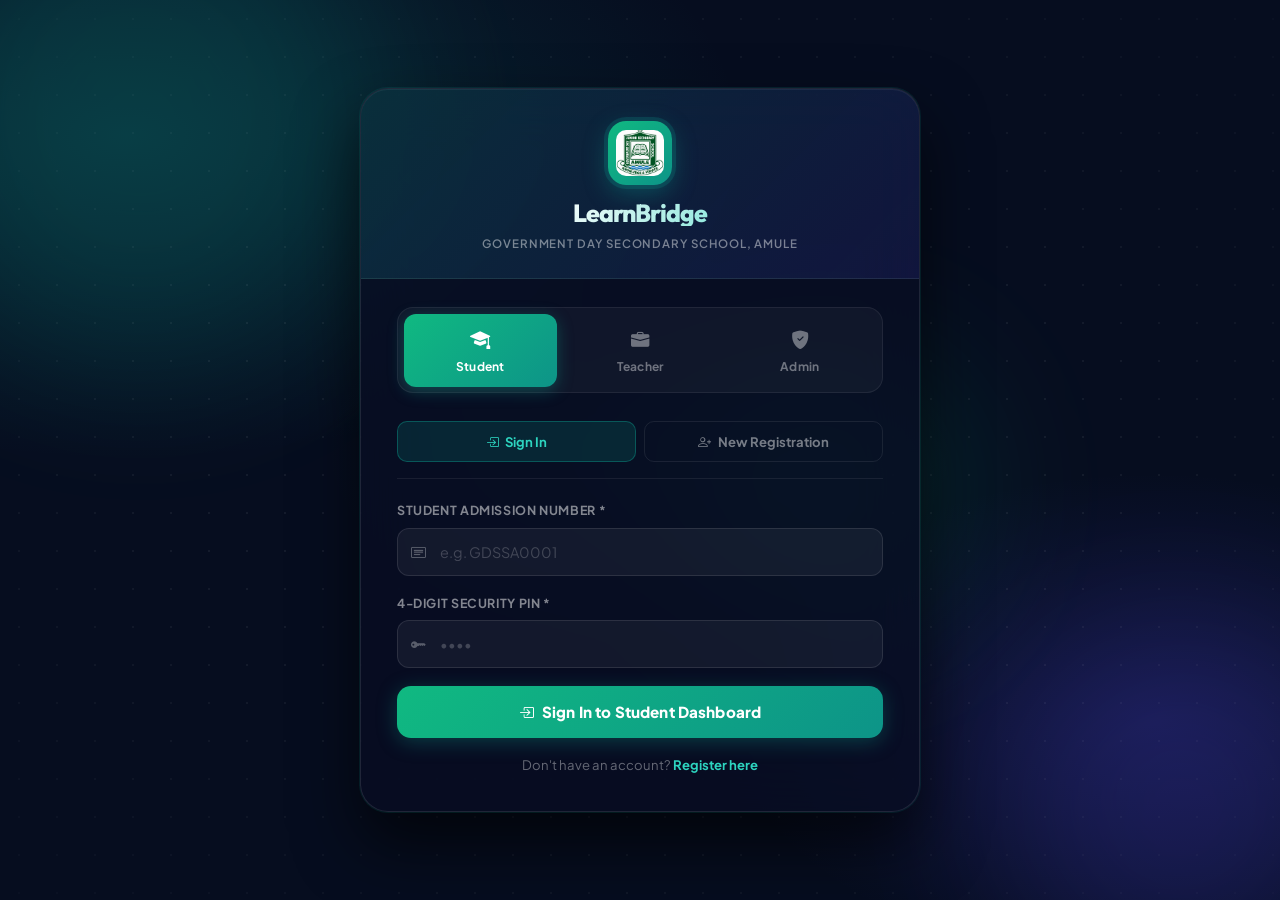
==== commit 7947fd18: "git add ." ====
--- a/login.html
+++ b/login.html
@@ -13,225 +13,715 @@
   <link href="https://cdn.jsdelivr.net/npm/bootstrap-icons@1.11.3/font/bootstrap-icons.min.css" rel="stylesheet">
   <!-- LearnBridge Design System -->
   <link rel="stylesheet" href="css/styles.css">
+
+  <style>
+    /* ══════════════════════════════════════════
+       LOGIN PAGE — PREMIUM REDESIGN
+    ══════════════════════════════════════════ */
+
+    /* Animated Background Canvas */
+    .lb-login-bg {
+      position: fixed;
+      inset: 0;
+      background: #060d1f;
+      overflow: hidden;
+      z-index: 0;
+    }
+
+    .lb-login-bg::before {
+      content: '';
+      position: absolute;
+      inset: 0;
+      background:
+        radial-gradient(ellipse 80% 60% at 10% 15%, rgba(13,148,136,.22) 0%, transparent 60%),
+        radial-gradient(ellipse 60% 50% at 90% 80%, rgba(79,70,229,.18) 0%, transparent 55%),
+        radial-gradient(ellipse 50% 40% at 50% 50%, rgba(16,185,129,.06) 0%, transparent 50%);
+      animation: bgPulse 12s ease-in-out infinite alternate;
+    }
+
+    @keyframes bgPulse {
+      from { opacity: .7; }
+      to   { opacity: 1; }
+    }
+
+    .lb-orb {
+      position: absolute;
+      border-radius: 50%;
+      filter: blur(80px);
+      opacity: .18;
+      animation: orbFloat linear infinite;
+    }
+    .lb-orb-1 { width: 480px; height: 480px; background: #0d9488; top: -120px; left: -100px; animation-duration: 22s; }
+    .lb-orb-2 { width: 360px; height: 360px; background: #4f46e5; bottom: -80px; right: -80px; animation-duration: 18s; animation-delay: -8s; }
+    .lb-orb-3 { width: 260px; height: 260px; background: #10b981; top: 40%; left: 55%; animation-duration: 26s; animation-delay: -4s; }
+
+    @keyframes orbFloat {
+      0%,100% { transform: translate(0,0) scale(1); }
+      33%      { transform: translate(30px,-20px) scale(1.05); }
+      66%      { transform: translate(-20px,25px) scale(.95); }
+    }
+
+    .lb-grid {
+      position: absolute;
+      inset: 0;
+      background-image: radial-gradient(circle, rgba(255,255,255,.06) 1px, transparent 1px);
+      background-size: 38px 38px;
+      mask-image: radial-gradient(ellipse 85% 85% at 50% 50%, black 40%, transparent 100%);
+    }
+
+    /* Page Shell */
+    .lb-page {
+      position: relative;
+      z-index: 1;
+      min-height: 100vh;
+      display: flex;
+      align-items: center;
+      justify-content: center;
+      padding: 2rem 1rem;
+    }
+
+    /* Auth Card */
+    .lb-card {
+      width: 100%;
+      max-width: 560px;
+      background: rgba(8, 14, 35, 0.78);
+      border: 1px solid rgba(255,255,255,.10);
+      border-radius: 28px;
+      backdrop-filter: blur(28px);
+      -webkit-backdrop-filter: blur(28px);
+      box-shadow: 0 0 0 1px rgba(13,148,136,.15), 0 32px 64px rgba(0,0,0,.65), inset 0 1px 0 rgba(255,255,255,.07);
+      overflow: hidden;
+      animation: cardEntrance .55s cubic-bezier(.22,.68,0,1.2) both;
+    }
+
+    @keyframes cardEntrance {
+      from { opacity: 0; transform: translateY(30px) scale(.96); }
+      to   { opacity: 1; transform: translateY(0) scale(1); }
+    }
+
+    /* Card Header */
+    .lb-card-header {
+      background: linear-gradient(135deg, rgba(13,148,136,.22) 0%, rgba(79,70,229,.14) 100%);
+      border-bottom: 1px solid rgba(255,255,255,.08);
+      padding: 2rem 2.25rem 1.5rem;
+      text-align: center;
+    }
+
+    .lb-logo-ring {
+      display: inline-flex;
+      align-items: center;
+      justify-content: center;
+      width: 64px;
+      height: 64px;
+      border-radius: 18px;
+      background: linear-gradient(135deg, #10b981, #0d9488);
+      box-shadow: 0 0 0 4px rgba(13,148,136,.22), 0 8px 24px rgba(13,148,136,.4);
+      margin-bottom: .9rem;
+      animation: logoPop .6s .2s cubic-bezier(.22,.68,0,1.4) both;
+    }
+
+    @keyframes logoPop {
+      from { transform: scale(0); opacity: 0; }
+      to   { transform: scale(1); opacity: 1; }
+    }
+
+    .lb-logo-ring img { width: 48px; height: 46px; border-radius: 10px; object-fit: cover; }
+
+    .lb-brand-name {
+      font-family: 'Outfit', sans-serif;
+      font-weight: 800;
+      font-size: 1.55rem;
+      letter-spacing: -.04em;
+      background: linear-gradient(135deg, #fff 30%, #2dd4bf);
+      -webkit-background-clip: text;
+      -webkit-text-fill-color: transparent;
+      background-clip: text;
+      display: block;
+      line-height: 1.1;
+      margin-bottom: .25rem;
+    }
+
+    .lb-brand-school {
+      font-size: .72rem;
+      font-weight: 600;
+      color: rgba(255,255,255,.45);
+      letter-spacing: .08em;
+      text-transform: uppercase;
+    }
+
+    /* Card Body */
+    .lb-card-body { padding: 1.75rem 2.25rem 2.25rem; }
+
+    /* Role Switcher */
+    .lb-role-switcher {
+      display: grid;
+      grid-template-columns: 1fr 1fr 1fr;
+      gap: .4rem;
+      background: rgba(255,255,255,.04);
+      border: 1px solid rgba(255,255,255,.07);
+      border-radius: 16px;
+      padding: .35rem;
+      margin-bottom: 1.75rem;
+    }
+
+    .lb-role-btn {
+      display: flex;
+      flex-direction: column;
+      align-items: center;
+      gap: .22rem;
+      padding: .65rem .5rem;
+      border-radius: 12px;
+      border: none;
+      background: transparent;
+      color: rgba(255,255,255,.4);
+      font-family: 'Plus Jakarta Sans', sans-serif;
+      font-weight: 700;
+      font-size: .75rem;
+      cursor: pointer;
+      transition: all .22s ease;
+      letter-spacing: .02em;
+    }
+
+    .lb-role-btn i { font-size: 1.15rem; transition: transform .22s ease; }
+    .lb-role-btn:hover { color: rgba(255,255,255,.75); background: rgba(255,255,255,.06); }
+    .lb-role-btn:hover i { transform: scale(1.15); }
+
+    .lb-role-btn.active {
+      background: linear-gradient(135deg, #10b981 0%, #0d9488 100%);
+      color: #fff;
+      box-shadow: 0 4px 16px rgba(13,148,136,.4);
+    }
+
+    .lb-role-btn.active i { transform: scale(1.1); }
+
+    /* Sub-tab pills */
+    .lb-subtab-bar {
+      display: flex;
+      gap: .5rem;
+      margin-bottom: 1.4rem;
+      border-bottom: 1px solid rgba(255,255,255,.07);
+      padding-bottom: 1rem;
+    }
+
+    .lb-subtab {
+      flex: 1;
+      display: flex;
+      align-items: center;
+      justify-content: center;
+      gap: .4rem;
+      padding: .55rem 1rem;
+      border-radius: 10px;
+      border: 1px solid rgba(255,255,255,.08);
+      background: transparent;
+      color: rgba(255,255,255,.45);
+      font-weight: 700;
+      font-size: .82rem;
+      cursor: pointer;
+      transition: all .2s ease;
+      font-family: 'Plus Jakarta Sans', sans-serif;
+    }
+
+    .lb-subtab:hover { background: rgba(255,255,255,.06); color: rgba(255,255,255,.75); }
+    .lb-subtab.active { background: rgba(13,148,136,.18); border-color: rgba(13,148,136,.45); color: #2dd4bf; }
+
+    /* Form Fields */
+    .lb-field { margin-bottom: 1.1rem; }
+
+    .lb-label {
+      display: block;
+      font-size: .78rem;
+      font-weight: 700;
+      letter-spacing: .05em;
+      text-transform: uppercase;
+      color: rgba(255,255,255,.5);
+      margin-bottom: .42rem;
+    }
+
+    .lb-input-wrap { position: relative; display: flex; align-items: center; }
+
+    .lb-input-icon {
+      position: absolute;
+      left: .9rem;
+      color: rgba(255,255,255,.3);
+      font-size: .95rem;
+      pointer-events: none;
+      z-index: 2;
+    }
+
+    .lb-input {
+      width: 100%;
+      background: rgba(255,255,255,.05);
+      border: 1px solid rgba(255,255,255,.1);
+      border-radius: 12px;
+      color: #f1f5f9;
+      font-family: 'Plus Jakarta Sans', sans-serif;
+      font-size: .9rem;
+      padding: .72rem 1rem .72rem 2.6rem;
+      transition: border-color .2s, box-shadow .2s, background .2s;
+      outline: none;
+      -webkit-appearance: none;
+    }
+
+    .lb-input::placeholder { color: rgba(255,255,255,.2); }
+
+    .lb-input:focus {
+      background: rgba(13,148,136,.08);
+      border-color: rgba(13,148,136,.6);
+      box-shadow: 0 0 0 3px rgba(13,148,136,.15);
+      color: #fff;
+    }
+
+    /* Select */
+    .lb-select {
+      width: 100%;
+      background: rgba(255,255,255,.05);
+      border: 1px solid rgba(255,255,255,.1);
+      border-radius: 12px;
+      color: #f1f5f9;
+      font-family: 'Plus Jakarta Sans', sans-serif;
+      font-size: .9rem;
+      padding: .72rem 2.2rem .72rem 1rem;
+      transition: border-color .2s, box-shadow .2s;
+      outline: none;
+      cursor: pointer;
+      -webkit-appearance: none;
+      appearance: none;
+      background-image: url("data:image/svg+xml,%3Csvg xmlns='http://www.w3.org/2000/svg' width='12' height='12' viewBox='0 0 16 16'%3E%3Cpath fill='rgba(255,255,255,0.3)' d='M7.247 11.14 2.451 5.658C1.885 5.013 2.345 4 3.204 4h9.592a1 1 0 0 1 .753 1.659l-4.796 5.48a1 1 0 0 1-1.506 0z'/%3E%3C/svg%3E");
+      background-repeat: no-repeat;
+      background-position: right .9rem center;
+    }
+
+    .lb-select:focus { background-color: rgba(13,148,136,.08); border-color: rgba(13,148,136,.6); box-shadow: 0 0 0 3px rgba(13,148,136,.15); }
+    .lb-select option { background: #0f172a; color: #f1f5f9; }
+
+    /* Info Notice */
+    .lb-notice {
+      background: rgba(13,148,136,.08);
+      border: 1px solid rgba(13,148,136,.25);
+      border-radius: 12px;
+      padding: .75rem 1rem;
+      font-size: .8rem;
+      color: rgba(255,255,255,.55);
+      line-height: 1.5;
+      margin-bottom: .4rem;
+    }
+
+    .lb-notice i { color: #2dd4bf; }
+
+    /* Primary CTA */
+    .lb-btn-primary {
+      width: 100%;
+      display: flex;
+      align-items: center;
+      justify-content: center;
+      gap: .5rem;
+      padding: .88rem 1.5rem;
+      border-radius: 14px;
+      border: none;
+      background: linear-gradient(135deg, #10b981 0%, #0d9488 100%);
+      color: #fff;
+      font-family: 'Plus Jakarta Sans', sans-serif;
+      font-weight: 800;
+      font-size: .95rem;
+      letter-spacing: .01em;
+      cursor: pointer;
+      transition: all .22s ease;
+      box-shadow: 0 4px 20px rgba(13,148,136,.35);
+      margin-top: .5rem;
+    }
+
+    .lb-btn-primary:hover { transform: translateY(-2px); box-shadow: 0 8px 28px rgba(13,148,136,.5); background: linear-gradient(135deg, #34d399 0%, #10b981 100%); }
+    .lb-btn-primary:active { transform: translateY(0); box-shadow: 0 4px 14px rgba(13,148,136,.3); }
+
+    /* Switch link */
+    .lb-switch-link {
+      text-align: center;
+      margin-top: 1rem;
+      font-size: .82rem;
+      color: rgba(255,255,255,.38);
+    }
+
+    .lb-switch-link a { color: #2dd4bf; font-weight: 700; text-decoration: none; transition: color .18s; }
+    .lb-switch-link a:hover { color: #10b981; }
+
+    /* Admin badge */
+    .lb-admin-badge {
+      display: inline-flex;
+      align-items: center;
+      gap: .45rem;
+      background: rgba(79,70,229,.15);
+      border: 1px solid rgba(79,70,229,.3);
+      color: #a5b4fc;
+      font-size: .73rem;
+      font-weight: 700;
+      letter-spacing: .06em;
+      text-transform: uppercase;
+      padding: .3rem .8rem;
+      border-radius: 8px;
+      margin-bottom: .9rem;
+    }
+
+    /* System setup notice */
+    .lb-setup-notice {
+      background: linear-gradient(135deg, rgba(13,148,136,.1), rgba(79,70,229,.08));
+      border: 1px solid rgba(13,148,136,.25);
+      border-radius: 14px;
+      padding: 1rem 1.1rem;
+      margin-bottom: 1.2rem;
+    }
+
+    .lb-setup-notice .lb-setup-title {
+      font-weight: 800;
+      font-size: .85rem;
+      color: #2dd4bf;
+      margin-bottom: .3rem;
+      display: flex;
+      align-items: center;
+      gap: .4rem;
+    }
+
+    .lb-setup-notice p { font-size: .8rem; color: rgba(255,255,255,.45); margin: 0; }
+
+    /* Class checkbox picker */
+    .lb-class-picker { display: flex; flex-wrap: wrap; gap: .45rem; padding-top: .25rem; }
+
+    .lb-class-picker label {
+      display: flex;
+      align-items: center;
+      gap: .35rem;
+      background: rgba(255,255,255,.04);
+      border: 1px solid rgba(255,255,255,.09);
+      border-radius: 8px;
+      padding: .3rem .65rem;
+      font-size: .78rem;
+      color: rgba(255,255,255,.55);
+      cursor: pointer;
+      transition: all .18s;
+      font-weight: 600;
+    }
+
+    .lb-class-picker label:hover { background: rgba(13,148,136,.12); border-color: rgba(13,148,136,.35); color: #fff; }
+    .lb-class-picker input[type="checkbox"] { accent-color: #0d9488; }
+
+    /* Section animation */
+    .lb-section { animation: sectionFade .28s ease both; }
+
+    @keyframes sectionFade {
+      from { opacity: 0; transform: translateY(8px); }
+      to   { opacity: 1; transform: translateY(0); }
+    }
+
+    /* Two-column row layout */
+    .lb-row { display: flex; gap: .75rem; }
+    .lb-row .lb-field { flex: 1; }
+
+    /* Section head */
+    .lb-section-head { margin-bottom: 1.2rem; }
+    .lb-section-head h5 { font-family: 'Outfit', sans-serif; font-weight: 800; font-size: 1.08rem; color: #f8fafc; margin-bottom: .25rem; }
+    .lb-section-head p { font-size: .8rem; color: rgba(255,255,255,.4); }
+
+    /* Toast */
+    #toast-container {
+      position: fixed;
+      top: 1.25rem;
+      right: 1.25rem;
+      z-index: 9999;
+      display: flex;
+      flex-direction: column;
+      gap: .6rem;
+      max-width: 360px;
+      pointer-events: none;
+    }
+
+    .hub-toast {
+      display: flex;
+      align-items: flex-start;
+      gap: .75rem;
+      padding: .9rem 1.1rem;
+      border-radius: 14px;
+      background: rgba(15,23,42,.96);
+      border: 1px solid rgba(255,255,255,.1);
+      backdrop-filter: blur(16px);
+      box-shadow: 0 8px 30px rgba(0,0,0,.5);
+      animation: toastIn .3s cubic-bezier(.22,.68,0,1.2) both;
+      font-size: .85rem;
+      color: #f1f5f9;
+      pointer-events: all;
+    }
+
+    @keyframes toastIn {
+      from { opacity: 0; transform: translateX(30px) scale(.95); }
+      to   { opacity: 1; transform: translateX(0) scale(1); }
+    }
+
+    @keyframes toastOut {
+      from { opacity: 1; transform: translateX(0); }
+      to   { opacity: 0; transform: translateX(30px); }
+    }
+
+    .toast-icon { font-size: 1.1rem; margin-top: .1rem; flex-shrink: 0; }
+    .toast-msg { line-height: 1.45; }
+    .toast-msg strong { display: block; margin-bottom: .1rem; font-size: .88rem; }
+
+    .hub-toast.toast-success { border-color: rgba(16,185,129,.4); }
+    .hub-toast.toast-success .toast-icon { color: #10b981; }
+    .hub-toast.toast-info    { border-color: rgba(79,70,229,.4); }
+    .hub-toast.toast-info    .toast-icon { color: #818cf8; }
+    .hub-toast.toast-warning { border-color: rgba(245,158,11,.4); }
+    .hub-toast.toast-warning .toast-icon { color: #f59e0b; }
+    .hub-toast.toast-error   { border-color: rgba(239,68,68,.4); }
+    .hub-toast.toast-error   .toast-icon { color: #f87171; }
+
+    .lb-mono-teal { font-family: 'Outfit', monospace; color: #2dd4bf; font-weight: 700; }
+
+    /* Responsive */
+    @media (max-width: 480px) {
+      .lb-card-header { padding: 1.5rem 1.4rem 1.2rem; }
+      .lb-card-body   { padding: 1.25rem 1.4rem 1.75rem; }
+      .lb-brand-name  { font-size: 1.3rem; }
+      .lb-row         { flex-direction: column; gap: 0; }
+    }
+  </style>
 </head>
-<body class="auth-page-body">
-
-  <div class="auth-container" style="max-width:580px;">
-
-    <!-- Brand Header -->
-    <div class="text-center mb-4">
-      <div class="d-inline-flex align-items-center gap-2 mb-2">
-        <div class="brand-logo-icon" style="width:48px;height:48px;">
-          <img src="img/logo.jpeg" alt="School Logo" style="width:52px;height:48px;">
+<body style="background:#060d1f;margin:0;padding:0;">
+
+  <!-- Animated Background -->
+  <div class="lb-login-bg" aria-hidden="true">
+    <div class="lb-orb lb-orb-1"></div>
+    <div class="lb-orb lb-orb-2"></div>
+    <div class="lb-orb lb-orb-3"></div>
+    <div class="lb-grid"></div>
+  </div>
+
+  <!-- Page -->
+  <div class="lb-page">
+    <div class="lb-card">
+
+      <!-- Card Header -->
+      <div class="lb-card-header">
+        <div class="lb-logo-ring">
+          <img src="img/logo.jpeg" alt="School Logo">
         </div>
-        <div class="text-start">
-          <span class="brand-name fs-4">LearnBridge</span>
-          <span class="brand-sub">Government Day Secondary School, Amule</span>
-        </div>
+        <span class="lb-brand-name">LearnBridge</span>
+        <span class="lb-brand-school">Government Day Secondary School, Amule</span>
       </div>
-      <h4 class="fw-bold mt-2 mb-1">Welcome to LearnBridge Portal</h4>
-      <p class="text-xs" style="color:var(--text-muted);">
-        Select your portal role to sign in or create an account.
-      </p>
-    </div>
-
-    <!-- Main Auth Card -->
-    <div class="auth-card-main">
-
-      <!-- Top Primary Role Selector -->
-      <div class="auth-nav-toggle mb-4">
-        <button type="button" class="auth-toggle-btn active" id="role-btn-student" onclick="selectAuthRole('student')">
-          <i class="bi bi-mortarboard me-1"></i> Student
-        </button>
-        <button type="button" class="auth-toggle-btn" id="role-btn-staff" onclick="selectAuthRole('staff')">
-          <i class="bi bi-briefcase me-1"></i> Teacher
-        </button>
-        <button type="button" class="auth-toggle-btn" id="role-btn-admin" onclick="selectAuthRole('admin')">
-          <i class="bi bi-shield-check me-1"></i> Admin
-        </button>
-      </div>
-
-      <!-- ================================================================
-           SECTION 1: STUDENT AUTH (Sign In / Registration)
-           ================================================================ -->
-      <div id="role-section-student">
-
-        <!-- Student Sub-Tabs -->
-        <div class="d-flex justify-content-center gap-2 mb-3 pb-2 border-bottom border-secondary border-opacity-10">
-          <button type="button" class="btn btn-sm btn-hub-primary" id="subtab-std-login" onclick="switchStudentSubTab('login')">
-            <i class="bi bi-box-arrow-in-right me-1"></i> Sign In
+
+      <!-- Card Body -->
+      <div class="lb-card-body">
+
+        <!-- Role Switcher -->
+        <div class="lb-role-switcher" role="tablist" aria-label="Select portal role">
+          <button type="button" class="lb-role-btn active" id="role-btn-student"
+                  role="tab" aria-selected="true" onclick="selectAuthRole('student')">
+            <i class="bi bi-mortarboard-fill"></i>
+            Student
           </button>
-          <button type="button" class="btn btn-sm btn-hub-outline" id="subtab-std-register" onclick="switchStudentSubTab('register')">
-            <i class="bi bi-person-plus me-1"></i> New Registration
+          <button type="button" class="lb-role-btn" id="role-btn-staff"
+                  role="tab" aria-selected="false" onclick="selectAuthRole('staff')">
+            <i class="bi bi-briefcase-fill"></i>
+            Teacher
+          </button>
+          <button type="button" class="lb-role-btn" id="role-btn-admin"
+                  role="tab" aria-selected="false" onclick="selectAuthRole('admin')">
+            <i class="bi bi-shield-fill-check"></i>
+            Admin
           </button>
         </div>
 
-        <!-- Student Login Form -->
-        <div id="student-login-box">
-          <div class="mb-3">
-            <label class="form-label-hub">Student Admission Number *</label>
-            <div class="input-group">
-              <span class="input-group-text" style="background:var(--bg-input);border-color:var(--border-default);color:var(--text-muted);">
-                <i class="bi bi-card-heading"></i>
-              </span>
-              <input type="text" id="std-login-adm" class="form-control-hub" placeholder="e.g. GDSSA0001" required>
+        <!-- ════ SECTION 1: STUDENT AUTH ════ -->
+        <div id="role-section-student" class="lb-section">
+
+          <div class="lb-subtab-bar">
+            <button type="button" class="lb-subtab active" id="subtab-std-login"
+                    onclick="switchStudentSubTab('login')">
+              <i class="bi bi-box-arrow-in-right"></i> Sign In
+            </button>
+            <button type="button" class="lb-subtab" id="subtab-std-register"
+                    onclick="switchStudentSubTab('register')">
+              <i class="bi bi-person-plus"></i> New Registration
+            </button>
+          </div>
+
+          <!-- Student Login -->
+          <div id="student-login-box">
+            <div class="lb-field">
+              <label class="lb-label" for="std-login-adm">Student Admission Number *</label>
+              <div class="lb-input-wrap">
+                <i class="bi bi-card-heading lb-input-icon"></i>
+                <input type="text" id="std-login-adm" class="lb-input"
+                       placeholder="e.g. GDSSA0001" required autocomplete="username">
+              </div>
             </div>
+
+            <div class="lb-field">
+              <label class="lb-label" for="std-login-pin">4-Digit Security PIN *</label>
+              <div class="lb-input-wrap">
+                <i class="bi bi-key-fill lb-input-icon"></i>
+                <input type="password" id="std-login-pin" class="lb-input"
+                       placeholder="••••" maxlength="4" required autocomplete="current-password">
+              </div>
+            </div>
+
+            <button type="button" class="lb-btn-primary" onclick="handleStudentLoginSubmit()">
+              <i class="bi bi-box-arrow-in-right"></i> Sign In to Student Dashboard
+            </button>
+
+            <p class="lb-switch-link">
+              Don't have an account?
+              <a href="#" onclick="switchStudentSubTab('register'); return false;">Register here</a>
+            </p>
           </div>
 
-          <div class="mb-3">
-            <label class="form-label-hub">4-Digit Security PIN *</label>
-            <div class="input-group">
-              <span class="input-group-text" style="background:var(--bg-input);border-color:var(--border-default);color:var(--text-muted);">
-                <i class="bi bi-key"></i>
-              </span>
-              <input type="password" id="std-login-pin" class="form-control-hub" placeholder="••••" maxlength="4" required>
-            </div>
+          <!-- Student Registration -->
+          <div id="student-register-box" class="d-none">
+            <form id="form-std-register" onsubmit="handleStudentRegisterSubmit(event)">
+              <div class="lb-field">
+                <label class="lb-label" for="reg-std-name">Full Name *</label>
+                <div class="lb-input-wrap">
+                  <i class="bi bi-person lb-input-icon"></i>
+                  <input type="text" id="reg-std-name" class="lb-input"
+                         placeholder="e.g. Kehinde Adeyemi" required>
+                </div>
+              </div>
+
+              <div class="lb-row">
+                <div class="lb-field">
+                  <label class="lb-label" for="reg-std-level">Educational Level *</label>
+                  <select id="reg-std-level" class="lb-select"
+                          onchange="updateRegClasses(this.value)" required>
+                    <option value="jss" selected>Junior Secondary (JSS 1–3)</option>
+                    <option value="sss">Senior Secondary (SS 1–3)</option>
+                  </select>
+                </div>
+                <div class="lb-field">
+                  <label class="lb-label" for="reg-std-class">Class *</label>
+                  <select id="reg-std-class" class="lb-select" required></select>
+                </div>
+              </div>
+
+              <div class="lb-notice">
+                <i class="bi bi-info-circle-fill me-1"></i>
+                Your admission number is generated automatically after registration
+                (<span class="lb-mono-teal">GDSSA0001</span>, <span class="lb-mono-teal">GDSSA0002</span>&hellip;).
+                Use it to sign in afterwards.
+              </div>
+
+              <div class="lb-row" style="margin-top:.9rem;">
+                <div class="lb-field">
+                  <label class="lb-label" for="reg-std-pin">Create 4-Digit PIN *</label>
+                  <div class="lb-input-wrap">
+                    <i class="bi bi-key-fill lb-input-icon"></i>
+                    <input type="password" id="reg-std-pin" class="lb-input"
+                           placeholder="Create a PIN" maxlength="4" required>
+                  </div>
+                </div>
+                <div class="lb-field">
+                  <label class="lb-label" for="reg-std-cpin">Confirm PIN *</label>
+                  <div class="lb-input-wrap">
+                    <i class="bi bi-key lb-input-icon"></i>
+                    <input type="password" id="reg-std-cpin" class="lb-input"
+                           placeholder="Repeat your PIN" maxlength="4" required>
+                  </div>
+                </div>
+              </div>
+
+              <button type="submit" class="lb-btn-primary">
+                <i class="bi bi-person-check-fill"></i> Complete Registration
+              </button>
+
+              <p class="lb-switch-link">
+                Already registered?
+                <a href="#" onclick="switchStudentSubTab('login'); return false;">Sign in here</a>
+              </p>
+            </form>
           </div>
 
-          <button type="button" class="btn-hub-primary w-100 py-2 fs-6 mb-3" onclick="handleStudentLoginSubmit()">
-            <i class="bi bi-box-arrow-in-right me-1"></i> Sign In to Student Dashboard
-          </button>
-
-          <p class="text-center text-xs" style="color:var(--text-muted);">
-            Don't have an account?
-            <a href="#" class="text-teal text-decoration-none" onclick="switchStudentSubTab('register'); return false;">Register here</a>
-          </p>
-        </div>
-
-        <!-- Student Registration Form -->
-        <div id="student-register-box" class="d-none">
-          <form id="form-std-register" onsubmit="handleStudentRegisterSubmit(event)">
-            <div class="row g-3">
-              <div class="col-12">
-                <label class="form-label-hub">Full Name *</label>
-                <input type="text" id="reg-std-name" class="form-control-hub" placeholder="e.g. Kehinde Adeyemi" required>
-              </div>
-
-              <div class="col-md-6">
-                <label class="form-label-hub">Educational Level *</label>
-                <select id="reg-std-level" class="form-select-hub" onchange="updateRegClasses(this.value)" required>
-                  <option value="jss" selected>Junior Secondary (JSS 1–3)</option>
-                  <option value="sss">Senior Secondary (SS 1–3)</option>
-                </select>
-              </div>
-
-              <div class="col-md-6">
-                <label class="form-label-hub">Class *</label>
-                <select id="reg-std-class" class="form-select-hub" required></select>
-              </div>
-
-              <div class="col-12">
-                <div class="p-2 rounded text-xs" style="background:rgba(13,148,136,0.08);border:1px solid rgba(13,148,136,0.3);color:var(--text-muted);">
-                  <i class="bi bi-info-circle me-1 text-teal"></i>
-                  Your admission number will be generated automatically after registration
-                  (<span class="font-monospace text-teal">GDSSA0001</span>, <span class="font-monospace text-teal">GDSSA0002</span>, <span class="font-monospace text-teal">GDSSA0003</span>&hellip;).
-                  Use it to sign in afterwards.
-                </div>
-              </div>
-
-              <div class="col-md-6">
-                <label class="form-label-hub">Create 4-Digit PIN *</label>
-                <input type="password" id="reg-std-pin" class="form-control-hub" placeholder="Create a PIN" maxlength="4" required>
-              </div>
-
-              <div class="col-md-6">
-                <label class="form-label-hub">Confirm PIN *</label>
-                <input type="password" id="reg-std-cpin" class="form-control-hub" placeholder="Repeat your PIN" maxlength="4" required>
-              </div>
-
-              <div class="col-12 mt-3">
-                <button type="submit" class="btn-hub-primary w-100 py-2 fs-6">
-                  <i class="bi bi-person-check me-1"></i> Complete Registration
-                </button>
-              </div>
-
-              <div class="col-12">
-                <p class="text-center text-xs mb-0" style="color:var(--text-muted);">
-                  Already registered?
-                  <a href="#" class="text-teal text-decoration-none" onclick="switchStudentSubTab('login'); return false;">Sign in here</a>
-                </p>
-              </div>
-            </div>
-          </form>
-        </div>
-
-      </div>
-
-      <!-- ================================================================
-           SECTION 2: STAFF / TEACHER AUTH (Sign In / Registration)
-           ================================================================ -->
-      <div id="role-section-staff" class="d-none">
-
-        <!-- Staff Sub-Tabs -->
-        <div class="d-flex justify-content-center gap-2 mb-3 pb-2 border-bottom border-secondary border-opacity-10">
-          <button type="button" class="btn btn-sm btn-hub-primary" id="subtab-staff-login" onclick="switchStaffSubTab('login')">
-            <i class="bi bi-box-arrow-in-right me-1"></i> Teacher Sign In
-          </button>
-          <button type="button" class="btn btn-sm btn-hub-outline" id="subtab-staff-register" onclick="switchStaffSubTab('register')">
-            <i class="bi bi-person-plus me-1"></i> Register Account
-          </button>
-        </div>
-
-        <!-- Staff Login Form -->
-        <div id="staff-login-box">
-          <div class="mb-1 pb-2">
-            <p class="text-xs mb-0" style="color:var(--text-muted);">
+        </div><!-- /role-section-student -->
+
+
+        <!-- ════ SECTION 2: STAFF / TEACHER AUTH ════ -->
+        <div id="role-section-staff" class="lb-section d-none">
+
+          <div class="lb-subtab-bar">
+            <button type="button" class="lb-subtab active" id="subtab-staff-login"
+                    onclick="switchStaffSubTab('login')">
+              <i class="bi bi-box-arrow-in-right"></i> Teacher Sign In
+            </button>
+            <button type="button" class="lb-subtab" id="subtab-staff-register"
+                    onclick="switchStaffSubTab('register')">
+              <i class="bi bi-person-plus"></i> Register Account
+            </button>
+          </div>
+
+          <!-- Staff Login -->
+          <div id="staff-login-box">
+            <p style="font-size:.82rem;color:rgba(255,255,255,.4);margin-bottom:1.1rem;">
               Sign in with your Teacher ID or official email to access your dashboard.
             </p>
+
+            <div class="lb-field">
+              <label class="lb-label" for="staff-login-id">Teacher ID or Email Address *</label>
+              <div class="lb-input-wrap">
+                <i class="bi bi-person-badge lb-input-icon"></i>
+                <input type="text" id="staff-login-id" class="lb-input"
+                       placeholder="e.g. STAFF/MTH/02 or kabir@amule.sch.ng" required autocomplete="username">
+              </div>
+            </div>
+
+            <div class="lb-field">
+              <label class="lb-label" for="staff-login-pin">Password *</label>
+              <div class="lb-input-wrap">
+                <i class="bi bi-key-fill lb-input-icon"></i>
+                <input type="password" id="staff-login-pin" class="lb-input"
+                       placeholder="Enter your password" required autocomplete="current-password">
+              </div>
+            </div>
+
+            <button type="button" class="lb-btn-primary" onclick="handleStaffLoginSubmit()">
+              <i class="bi bi-box-arrow-in-right"></i> Sign In
+            </button>
+
+            <p class="lb-switch-link">
+              No account yet?
+              <a href="#" onclick="switchStaffSubTab('register'); return false;">Register here</a>
+            </p>
           </div>
 
-          <div class="mb-3">
-            <label class="form-label-hub">Teacher ID or Email Address *</label>
-            <div class="input-group">
-              <span class="input-group-text" style="background:var(--bg-input);border-color:var(--border-default);color:var(--text-muted);">
-                <i class="bi bi-person-badge"></i>
-              </span>
-              <input type="text" id="staff-login-id" class="form-control-hub" placeholder="e.g. STAFF/MTH/02 or kabir@amule.sch.ng" required>
-            </div>
-          </div>
-
-          <div class="mb-3">
-            <label class="form-label-hub">Password *</label>
-            <div class="input-group">
-              <span class="input-group-text" style="background:var(--bg-input);border-color:var(--border-default);color:var(--text-muted);">
-                <i class="bi bi-key"></i>
-              </span>
-              <input type="password" id="staff-login-pin" class="form-control-hub" placeholder="Enter your password" required>
-            </div>
-          </div>
-
-          <button type="button" class="btn-hub-primary w-100 py-2 fs-6 mb-3" onclick="handleStaffLoginSubmit()">
-            <i class="bi bi-box-arrow-in-right me-1"></i> Sign In
-          </button>
-
-          <p class="text-center text-xs" style="color:var(--text-muted);">
-            No account yet?
-            <a href="#" class="text-teal text-decoration-none" onclick="switchStaffSubTab('register'); return false;">Register here</a>
-          </p>
-        </div>
-
-        <!-- Staff Registration Form -->
-        <div id="staff-register-box" class="d-none">
-          <form id="form-staff-register" onsubmit="handleStaffRegisterSubmit(event)">
-            <div class="row g-3">
-              <div class="col-12">
-                <label class="form-label-hub">Full Name *</label>
-                <input type="text" id="reg-staff-name" class="form-control-hub" placeholder="e.g. Mr Zubair Kabir" required>
-              </div>
-
-              <div class="col-md-6">
-                <label class="form-label-hub">Teacher / Staff ID *</label>
-                <input type="text" id="reg-staff-id" class="form-control-hub" placeholder="e.g. STAFF/MTH/01" required>
-              </div>
-
-              <div class="col-md-6">
-                <label class="form-label-hub">Subject *</label>
-                <input type="text" id="reg-staff-subject" class="form-control-hub" placeholder="e.g. Biology" required>
-              </div>
-
-              <div class="col-md-6">
-                <label class="form-label-hub">Department *</label>
-                <select id="reg-staff-department" class="form-select-hub" required>
+          <!-- Staff Registration -->
+          <div id="staff-register-box" class="d-none">
+            <form id="form-staff-register" onsubmit="handleStaffRegisterSubmit(event)">
+
+              <div class="lb-field">
+                <label class="lb-label" for="reg-staff-name">Full Name *</label>
+                <div class="lb-input-wrap">
+                  <i class="bi bi-person lb-input-icon"></i>
+                  <input type="text" id="reg-staff-name" class="lb-input"
+                         placeholder="e.g. Mr Zubair Kabir" required>
+                </div>
+              </div>
+
+              <div class="lb-row">
+                <div class="lb-field">
+                  <label class="lb-label" for="reg-staff-id">Teacher / Staff ID *</label>
+                  <div class="lb-input-wrap">
+                    <i class="bi bi-person-badge lb-input-icon"></i>
+                    <input type="text" id="reg-staff-id" class="lb-input"
+                           placeholder="e.g. STAFF/MTH/01" required>
+                  </div>
+                </div>
+                <div class="lb-field">
+                  <label class="lb-label" for="reg-staff-subject">Subject *</label>
+                  <div class="lb-input-wrap">
+                    <i class="bi bi-book lb-input-icon"></i>
+                    <input type="text" id="reg-staff-subject" class="lb-input"
+                           placeholder="e.g. Biology" required>
+                  </div>
+                </div>
+              </div>
+
+              <div class="lb-field">
+                <label class="lb-label" for="reg-staff-department">Department *</label>
+                <select id="reg-staff-department" class="lb-select" required>
                   <option value="" selected>Select your department…</option>
                   <option value="Science">Science (Senior Secondary)</option>
                   <option value="Arts">Arts (Senior Secondary)</option>
@@ -240,168 +730,191 @@
                 </select>
               </div>
 
-              <div class="col-12">
-                <label class="form-label-hub">Select Class(es) You Teach *</label>
-                <p class="text-xs mb-2" style="color:var(--text-muted);">
-                  Tick every class you teach you can select more than one. You will only see students,
-                  results and materials for the classes you choose here.
+              <div class="lb-field">
+                <label class="lb-label">Select Class(es) You Teach *</label>
+                <p style="font-size:.78rem;color:rgba(255,255,255,.38);margin-bottom:.6rem;">
+                  Tick every class you teach — you can select more than one. You will only see students, results and materials for these classes.
                 </p>
-                <div id="reg-staff-classes-picker">
+                <div id="reg-staff-classes-picker" class="lb-class-picker">
                   <!-- Class checkboxes injected by js/access.js -->
                 </div>
               </div>
 
-              <div class="col-md-6">
-                <label class="form-label-hub">Select Class You Are Class Teacher For</label>
-                <select id="reg-staff-class-teacher" class="form-select-hub">
+              <div class="lb-field">
+                <label class="lb-label" for="reg-staff-class-teacher">Select Class You Are Class Teacher For</label>
+                <select id="reg-staff-class-teacher" class="lb-select">
                   <option value="" selected>Not a Class Teacher</option>
                 </select>
-                <div class="text-xs text-muted mt-1">
-                  Optional. The Class Teacher monitors one designated class and can upload results for
-                  its students even if the class is not among their teaching subjects. This is separate
-                  from the classes you teach above.
-                </div>
-              </div>
-
-              <div class="col-md-6">
-                <label class="form-label-hub">Email Address *</label>
-                <input type="email" id="reg-staff-email" class="form-control-hub" placeholder="okafor@amule.sch.ng" required>
-              </div>
-
-              <div class="col-md-6">
-                <label class="form-label-hub">Phone Number *</label>
-                <input type="tel" id="reg-staff-phone" class="form-control-hub" placeholder="e.g. 08012345678" required>
-              </div>
-
-              <div class="col-md-6">
-                <label class="form-label-hub">Password *</label>
-                <input type="password" id="reg-staff-pin" class="form-control-hub" placeholder="Create a password" required>
-              </div>
-
-              <div class="col-md-6">
-                <label class="form-label-hub">Confirm Password *</label>
-                <input type="password" id="reg-staff-cpin" class="form-control-hub" placeholder="Repeat your password" required>
-              </div>
-
-              <div class="col-12 mt-3">
-                <button type="submit" class="btn-hub-primary w-100 py-2 fs-6">
-                  <i class="bi bi-person-check me-1"></i> Create Account
-                </button>
-              </div>
-
-              <div class="col-12">
-                <p class="text-center text-xs mb-0" style="color:var(--text-muted);">
-                  Already registered?
-                  <a href="#" class="text-teal text-decoration-none" onclick="switchStaffSubTab('login'); return false;">Sign in here</a>
+                <p style="font-size:.76rem;color:rgba(255,255,255,.3);margin-top:.4rem;line-height:1.45;">
+                  Optional. The Class Teacher monitors one designated class and can upload results for its students even if the class is not among their teaching subjects.
                 </p>
               </div>
-            </div>
-          </form>
-        </div>
-
-      </div>
-
-      <!-- ================================================================
-           SECTION 3: SCHOOL ADMINISTRATOR & PRINCIPAL AUTH
-           ================================================================ -->
-      <div id="role-section-admin" class="d-none">
-
-        <div class="mb-3">
-          <div class="d-inline-flex align-items-center gap-1 px-2 py-1 rounded bg-primary bg-opacity-10 text-primary text-xs fw-bold mb-2">
+
+              <div class="lb-row">
+                <div class="lb-field">
+                  <label class="lb-label" for="reg-staff-email">Email Address *</label>
+                  <div class="lb-input-wrap">
+                    <i class="bi bi-envelope lb-input-icon"></i>
+                    <input type="email" id="reg-staff-email" class="lb-input"
+                           placeholder="okafor@amule.sch.ng" required autocomplete="email">
+                  </div>
+                </div>
+                <div class="lb-field">
+                  <label class="lb-label" for="reg-staff-phone">Phone Number *</label>
+                  <div class="lb-input-wrap">
+                    <i class="bi bi-telephone lb-input-icon"></i>
+                    <input type="tel" id="reg-staff-phone" class="lb-input"
+                           placeholder="e.g. 08012345678" required>
+                  </div>
+                </div>
+              </div>
+
+              <div class="lb-row">
+                <div class="lb-field">
+                  <label class="lb-label" for="reg-staff-pin">Password *</label>
+                  <div class="lb-input-wrap">
+                    <i class="bi bi-key-fill lb-input-icon"></i>
+                    <input type="password" id="reg-staff-pin" class="lb-input"
+                           placeholder="Create a password" required autocomplete="new-password">
+                  </div>
+                </div>
+                <div class="lb-field">
+                  <label class="lb-label" for="reg-staff-cpin">Confirm Password *</label>
+                  <div class="lb-input-wrap">
+                    <i class="bi bi-key lb-input-icon"></i>
+                    <input type="password" id="reg-staff-cpin" class="lb-input"
+                           placeholder="Repeat your password" required autocomplete="new-password">
+                  </div>
+                </div>
+              </div>
+
+              <button type="submit" class="lb-btn-primary">
+                <i class="bi bi-person-check-fill"></i> Create Account
+              </button>
+
+              <p class="lb-switch-link">
+                Already registered?
+                <a href="#" onclick="switchStaffSubTab('login'); return false;">Sign in here</a>
+              </p>
+            </form>
+          </div>
+
+        </div><!-- /role-section-staff -->
+
+
+        <!-- ════ SECTION 3: ADMIN / PRINCIPAL AUTH ════ -->
+        <div id="role-section-admin" class="lb-section d-none">
+
+          <div class="lb-admin-badge">
             <i class="bi bi-shield-lock-fill"></i> Principal &amp; School Administration
           </div>
-          <h5 class="fw-bold mb-1">Administrative Control Portal</h5>
-          <p class="text-xs" style="color:var(--text-muted);">
-            Master administrative management: upload broadsheet results, approve materials, manage curriculum, staff &amp; student directories.
-          </p>
-        </div>
-
-        <!-- Admin accounts are created by the school administration, not by public registration.
-             The very first administrator is set up through the one-time bootstrap below. -->
-
-        <!-- Admin Login Form (shown once at least one administrator exists) -->
-        <div id="admin-login-box" class="d-none">
-          <div class="mb-3">
-            <label class="form-label-hub">Admin ID or Official Email *</label>
-            <div class="input-group">
-              <span class="input-group-text" style="background:var(--bg-input);border-color:var(--border-default);color:var(--text-muted);">
-                <i class="bi bi-shield-lock"></i>
-              </span>
-              <input type="text" id="admin-login-id" class="form-control-hub" placeholder="e.g. STAFF/ADM/01 or admin@amule.sch.ng" required>
+
+          <div class="lb-section-head">
+            <h5>Administrative Control Portal</h5>
+            <p>Master administrative management: upload broadsheet results, approve materials, manage curriculum, staff &amp; student directories.</p>
+          </div>
+
+          <!-- Admin Login -->
+          <div id="admin-login-box" class="d-none">
+            <div class="lb-field">
+              <label class="lb-label" for="admin-login-id">Admin ID or Official Email *</label>
+              <div class="lb-input-wrap">
+                <i class="bi bi-shield-lock lb-input-icon"></i>
+                <input type="text" id="admin-login-id" class="lb-input"
+                       placeholder="e.g. STAFF/ADM/01 or admin@amule.sch.ng" required autocomplete="username">
+              </div>
             </div>
-          </div>
-
-          <div class="mb-3">
-            <label class="form-label-hub">Admin Password *</label>
-            <div class="input-group">
-              <span class="input-group-text" style="background:var(--bg-input);border-color:var(--border-default);color:var(--text-muted);">
-                <i class="bi bi-key"></i>
-              </span>
-              <input type="password" id="admin-login-pin" class="form-control-hub" placeholder="Enter your password" required>
+
+            <div class="lb-field">
+              <label class="lb-label" for="admin-login-pin">Admin Password *</label>
+              <div class="lb-input-wrap">
+                <i class="bi bi-key-fill lb-input-icon"></i>
+                <input type="password" id="admin-login-pin" class="lb-input"
+                       placeholder="Enter your password" required autocomplete="current-password">
+              </div>
             </div>
-          </div>
-
-          <button type="button" class="btn-hub-primary w-100 py-2 fs-6 mb-3" onclick="handleAdminLoginSubmit()">
-            <i class="bi bi-shield-check me-1"></i> Sign In to Administrator Portal
-          </button>
-
-          <p class="text-center text-xs mb-0" style="color:var(--text-muted);">
-            Additional administrator accounts are created by the school administration from the Admin Dashboard.
-          </p>
-        </div>
-
-        <!-- One-Time Administrator Bootstrap (only visible before the first admin is created) -->
-        <div id="admin-bootstrap-box" class="d-none">
-          <div class="mb-3 p-3 rounded" style="background:rgba(13, 148, 136, 0.08);border:1px solid rgba(13, 148, 136, 0.3);">
-            <div class="fw-bold text-sm text-white mb-1">
-              <i class="bi bi-gear-fill text-teal me-1"></i> One-Time System Setup
-            </div>
-            <p class="text-xs mb-0" style="color:var(--text-muted);">
-              No administrator account exists yet. This secure setup creates the first School Administrator for this deployment.
-              After setup, administrator accounts are created only by existing administrators.
+
+            <button type="button" class="lb-btn-primary" onclick="handleAdminLoginSubmit()">
+              <i class="bi bi-shield-check"></i> Sign In to Administrator Portal
+            </button>
+
+            <p class="lb-switch-link" style="margin-top:.9rem;">
+              Additional administrator accounts are created by the school administration from the Admin Dashboard.
             </p>
           </div>
-          <form id="form-admin-bootstrap" onsubmit="handleAdminBootstrapSubmit(event)">
-            <div class="row g-3">
-              <div class="col-12">
-                <label class="form-label-hub">Full Name *</label>
-                <input type="text" id="boot-admin-name" class="form-control-hub" placeholder="e.g. Dr. Ngozi Okonkwo" required>
-              </div>
-
-              <div class="col-md-6">
-                <label class="form-label-hub">Admin ID *</label>
-                <input type="text" id="boot-admin-id" class="form-control-hub" placeholder="e.g. STAFF/ADM/01" required>
-              </div>
-
-              <div class="col-md-6">
-                <label class="form-label-hub">Official Email *</label>
-                <input type="email" id="boot-admin-email" class="form-control-hub" placeholder="principal@amule.sch.ng" required>
-              </div>
-
-              <div class="col-md-6">
-                <label class="form-label-hub">Password *</label>
-                <input type="password" id="boot-admin-pin" class="form-control-hub" placeholder="Create a password" required>
-              </div>
-
-              <div class="col-md-6">
-                <label class="form-label-hub">Confirm Password *</label>
-                <input type="password" id="boot-admin-cpin" class="form-control-hub" placeholder="Repeat your password" required>
-              </div>
-
-              <div class="col-12 mt-3">
-                <button type="submit" class="btn-hub-primary w-100 py-2 fs-6">
-                  <i class="bi bi-shield-lock me-1"></i> Initialize School Administrator
-                </button>
-              </div>
+
+          <!-- One-Time Bootstrap -->
+          <div id="admin-bootstrap-box" class="d-none">
+            <div class="lb-setup-notice">
+              <div class="lb-setup-title">
+                <i class="bi bi-gear-fill"></i> One-Time System Setup
+              </div>
+              <p>
+                No administrator account exists yet. This secure setup creates the first School Administrator for this deployment.
+                After setup, administrator accounts are created only by existing administrators.
+              </p>
             </div>
-          </form>
-        </div>
-
-      </div>
-
-    </div>
-
-  </div>
+
+            <form id="form-admin-bootstrap" onsubmit="handleAdminBootstrapSubmit(event)">
+
+              <div class="lb-field">
+                <label class="lb-label" for="boot-admin-name">Full Name *</label>
+                <div class="lb-input-wrap">
+                  <i class="bi bi-person lb-input-icon"></i>
+                  <input type="text" id="boot-admin-name" class="lb-input"
+                         placeholder="e.g. Dr. Ngozi Okonkwo" required>
+                </div>
+              </div>
+
+              <div class="lb-row">
+                <div class="lb-field">
+                  <label class="lb-label" for="boot-admin-id">Admin ID *</label>
+                  <div class="lb-input-wrap">
+                    <i class="bi bi-person-badge lb-input-icon"></i>
+                    <input type="text" id="boot-admin-id" class="lb-input"
+                           placeholder="e.g. STAFF/ADM/01" required>
+                  </div>
+                </div>
+                <div class="lb-field">
+                  <label class="lb-label" for="boot-admin-email">Official Email *</label>
+                  <div class="lb-input-wrap">
+                    <i class="bi bi-envelope lb-input-icon"></i>
+                    <input type="email" id="boot-admin-email" class="lb-input"
+                           placeholder="principal@amule.sch.ng" required autocomplete="email">
+                  </div>
+                </div>
+              </div>
+
+              <div class="lb-row">
+                <div class="lb-field">
+                  <label class="lb-label" for="boot-admin-pin">Password *</label>
+                  <div class="lb-input-wrap">
+                    <i class="bi bi-key-fill lb-input-icon"></i>
+                    <input type="password" id="boot-admin-pin" class="lb-input"
+                           placeholder="Create a password" required autocomplete="new-password">
+                  </div>
+                </div>
+                <div class="lb-field">
+                  <label class="lb-label" for="boot-admin-cpin">Confirm Password *</label>
+                  <div class="lb-input-wrap">
+                    <i class="bi bi-key lb-input-icon"></i>
+                    <input type="password" id="boot-admin-cpin" class="lb-input"
+                           placeholder="Repeat your password" required autocomplete="new-password">
+                  </div>
+                </div>
+              </div>
+
+              <button type="submit" class="lb-btn-primary">
+                <i class="bi bi-shield-lock"></i> Initialize School Administrator
+              </button>
+            </form>
+          </div>
+
+        </div><!-- /role-section-admin -->
+
+      </div><!-- /.lb-card-body -->
+    </div><!-- /.lb-card -->
+  </div><!-- /.lb-page -->
 
   <!-- Toast notifications -->
   <div id="toast-container"></div>
@@ -458,16 +971,25 @@
     // ─── Role Tab Switching ──────────────────────────────────────────────────
     function selectAuthRole(role) {
       ['student','staff','admin'].forEach(r => {
-        document.getElementById(`role-btn-${r}`).classList.toggle('active', r === role);
-        document.getElementById(`role-section-${r}`).classList.toggle('d-none', r !== role);
+        const btn = document.getElementById(`role-btn-${r}`);
+        const sec = document.getElementById(`role-section-${r}`);
+        const isActive = r === role;
+        btn.classList.toggle('active', isActive);
+        btn.setAttribute('aria-selected', isActive ? 'true' : 'false');
+        sec.classList.toggle('d-none', !isActive);
+        if (isActive) {
+          sec.classList.remove('lb-section');
+          void sec.offsetWidth;
+          sec.classList.add('lb-section');
+        }
       });
     }
 
     // ─── Student Sub-Tabs ────────────────────────────────────────────────────
     function switchStudentSubTab(tab) {
       const isLogin = tab === 'login';
-      document.getElementById('subtab-std-login').className    = isLogin ? 'btn btn-sm btn-hub-primary' : 'btn btn-sm btn-hub-outline';
-      document.getElementById('subtab-std-register').className = !isLogin ? 'btn btn-sm btn-hub-primary' : 'btn btn-sm btn-hub-outline';
+      document.getElementById('subtab-std-login').className    = isLogin ? 'lb-subtab active' : 'lb-subtab';
+      document.getElementById('subtab-std-register').className = !isLogin ? 'lb-subtab active' : 'lb-subtab';
       document.getElementById('student-login-box').classList.toggle('d-none', !isLogin);
       document.getElementById('student-register-box').classList.toggle('d-none', isLogin);
     }
@@ -475,8 +997,8 @@
     // ─── Staff Sub-Tabs ──────────────────────────────────────────────────────
     function switchStaffSubTab(tab) {
       const isLogin = tab === 'login';
-      document.getElementById('subtab-staff-login').className    = isLogin ? 'btn btn-sm btn-hub-primary' : 'btn btn-sm btn-hub-outline';
-      document.getElementById('subtab-staff-register').className = !isLogin ? 'btn btn-sm btn-hub-primary' : 'btn btn-sm btn-hub-outline';
+      document.getElementById('subtab-staff-login').className    = isLogin ? 'lb-subtab active' : 'lb-subtab';
+      document.getElementById('subtab-staff-register').className = !isLogin ? 'lb-subtab active' : 'lb-subtab';
       document.getElementById('staff-login-box').classList.toggle('d-none', !isLogin);
       document.getElementById('staff-register-box').classList.toggle('d-none', isLogin);
     }
